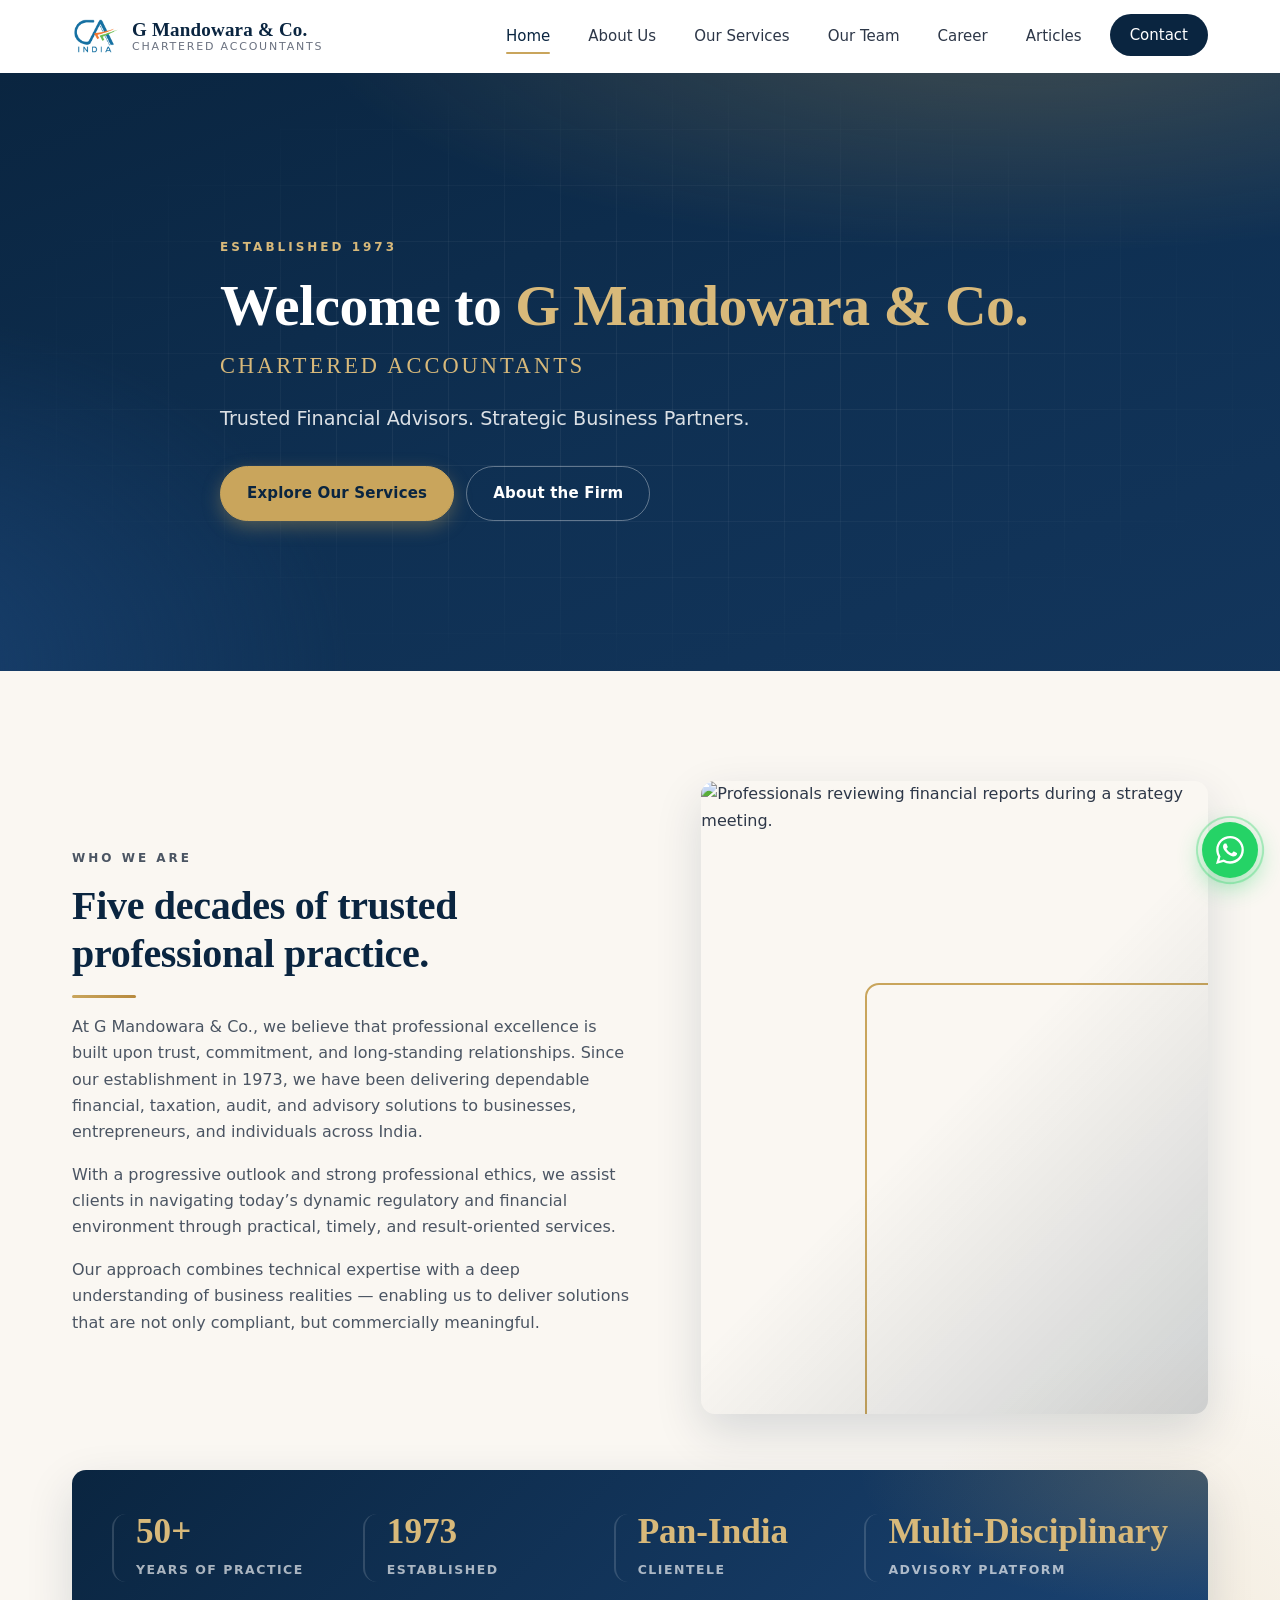
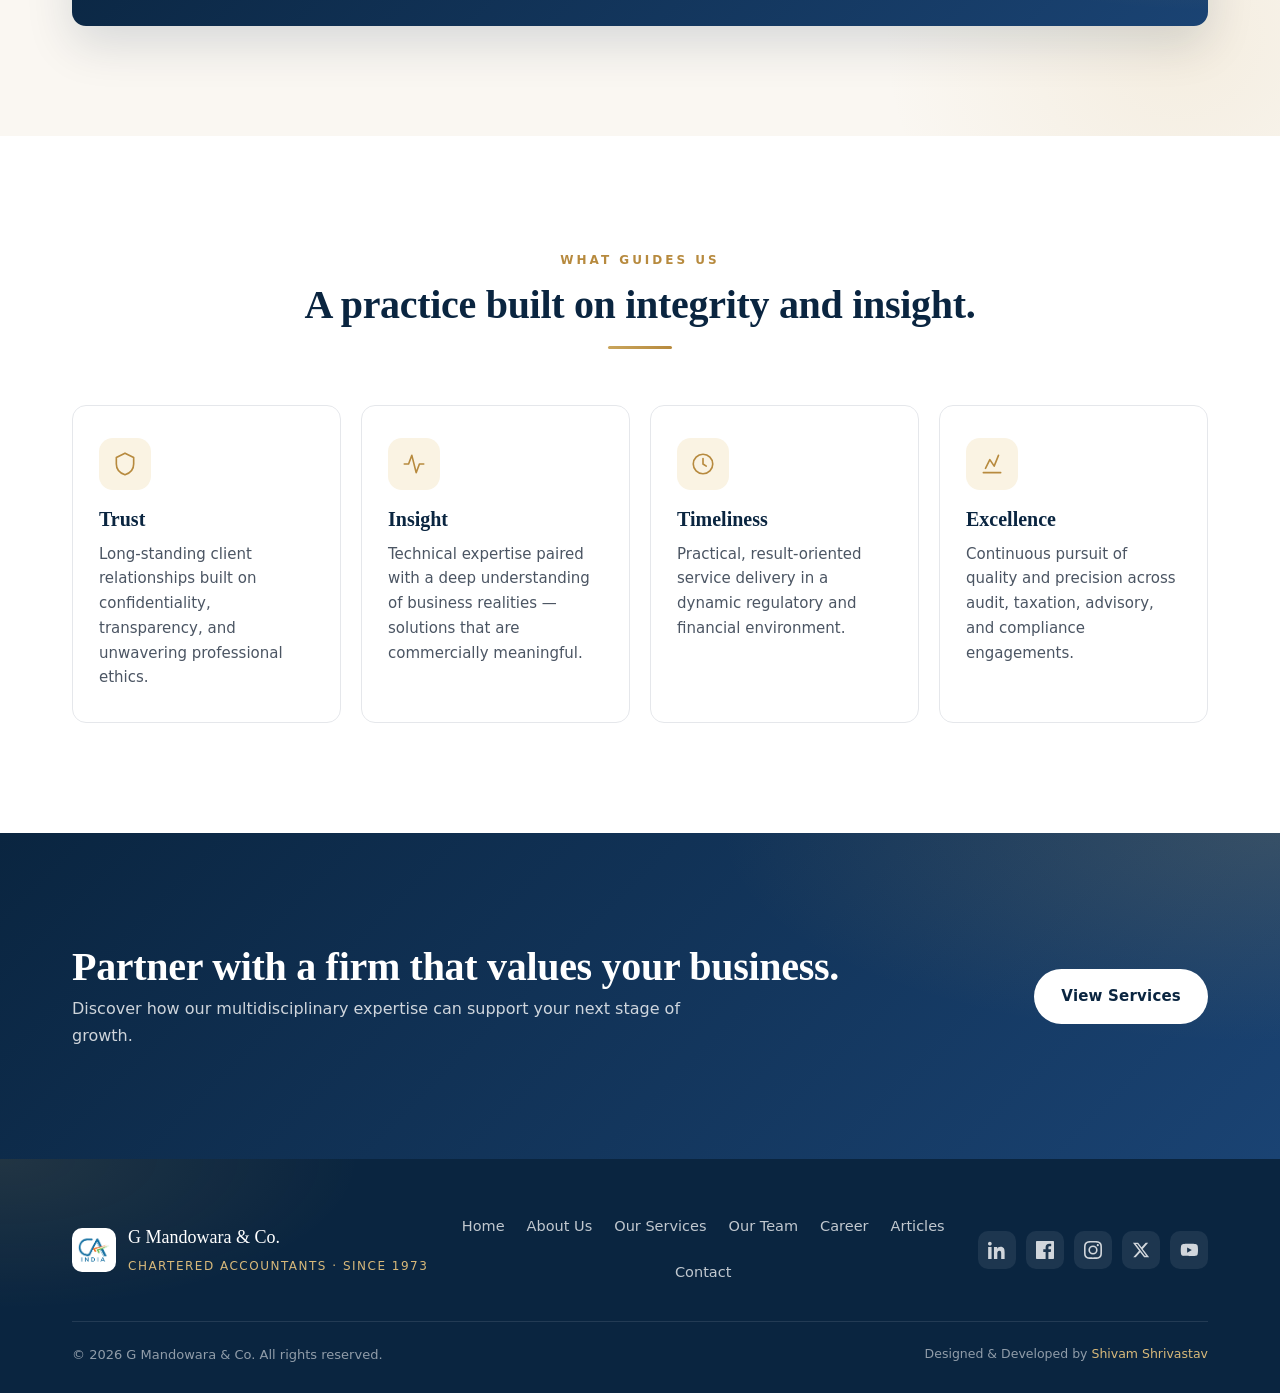
==== index.html @ 75dd155e "Premium visual rework of Part-2 pages + fixes - Team: featured founder card + balanced 2×2 partner g" ====
<!DOCTYPE html>
<html lang="en">
<head>
  <meta charset="UTF-8">
  <meta http-equiv="Content-Security-Policy" content="default-src 'self'; style-src 'self' 'unsafe-inline' https://fonts.googleapis.com https://cdn.jsdelivr.net; font-src 'self' https://fonts.gstatic.com; img-src 'self' data: https://images.unsplash.com https://plus.unsplash.com; script-src 'self' https://cdn.jsdelivr.net; object-src 'none'; base-uri 'self'; form-action 'self'">
  <meta name="viewport" content="width=device-width, initial-scale=1.0">
  <meta name="description" content="G Mandowara & Co. — Chartered Accountants since 1973. Trusted financial advisors providing audit, taxation, compliance and advisory services across India.">
  <meta name="theme-color" content="#0a2540">

  <meta property="og:type" content="website">
  <meta property="og:title" content="G Mandowara & Co. | Chartered Accountants — Since 1973">
  <meta property="og:description" content="Trusted Financial Advisors. Strategic Business Partners. Audit, taxation, compliance and advisory services across India.">
  <meta property="og:image" content="https://images.unsplash.com/photo-1486406146926-c627a92ad1ab?auto=format&fit=crop&w=1200&q=80">
  <meta name="twitter:card" content="summary_large_image">

  <title>G Mandowara &amp; Co. | Chartered Accountants — Since 1973</title>

  <link rel="icon" href="favicon.ico" sizes="any">
  <link rel="icon" type="image/png" sizes="32x32" href="assets/images/favicon-32.png">
  <link rel="icon" type="image/png" sizes="16x16" href="assets/images/favicon-16.png">
  <link rel="apple-touch-icon" href="assets/images/apple-touch-icon.png">
  <link rel="preconnect" href="https://fonts.googleapis.com">
  <link rel="preconnect" href="https://fonts.gstatic.com" crossorigin>
  <link rel="preconnect" href="https://images.unsplash.com" crossorigin>
  <link href="https://fonts.googleapis.com/css2?family=Cormorant+Garamond:wght@500;600;700&family=Inter:wght@300;400;500;600;700&display=swap" rel="stylesheet">
  <link rel="stylesheet" href="https://cdn.jsdelivr.net/npm/aos@2.3.4/dist/aos.css" integrity="sha384-/rJKQnzOkEo+daG0jMjU1IwwY9unxt1NBw3Ef2fmOJ3PW/TfAg2KXVoWwMZQZtw9" crossorigin="anonymous" referrerpolicy="no-referrer">
  <link rel="stylesheet" href="assets/css/styles.css">
</head>
<body>
  <a class="skip-link" href="#main">Skip to main content</a>

  <header class="site-header" id="siteHeader">
    <div class="container header-inner">
      <a href="index.html" class="brand" aria-label="G Mandowara &amp; Co. — Home">
        <img class="brand-logo" src="assets/images/ca-logo.png" alt="" width="48" height="48" decoding="async">
        <span class="brand-text">
          <span class="brand-name">G Mandowara &amp; Co.</span>
          <span class="brand-tag">Chartered Accountants</span>
        </span>
      </a>
      <button class="nav-toggle" id="navToggle" aria-label="Toggle navigation menu" aria-expanded="false" aria-controls="primaryNav">
        <span></span><span></span><span></span>
      </button>
      <nav class="primary-nav" id="primaryNav" aria-label="Primary">
        <ul>
          <li><a href="index.html" class="active" aria-current="page">Home</a></li>
          <li><a href="about.html">About Us</a></li>
          <li><a href="services.html">Our Services</a></li>
          <li><a href="team.html">Our Team</a></li>
          <li><a href="career.html">Career</a></li>
          <li><a href="articles.html">Articles</a></li>
          <li><a href="contact.html" class="nav-cta">Contact</a></li>
        </ul>
      </nav>
    </div>
  </header>

  <main id="main">

    <section class="hero">
      <div class="hero-bg" aria-hidden="true">
        <img src="https://images.unsplash.com/photo-1486406146926-c627a92ad1ab?auto=format&fit=crop&w=1920&q=80" alt="" loading="eager" decoding="async">
      </div>
      <div class="container hero-inner">
        <p class="eyebrow" data-aos="fade-up">Established 1973</p>
        <h1 data-aos="fade-up" data-aos-delay="80">Welcome to <span class="accent">G Mandowara &amp; Co.</span></h1>
        <p class="hero-sub" data-aos="fade-up" data-aos-delay="160">Chartered Accountants</p>
        <p class="hero-lead" data-aos="fade-up" data-aos-delay="240">Trusted Financial Advisors. Strategic Business Partners.</p>
        <div class="hero-cta" data-aos="fade-up" data-aos-delay="320">
          <a href="services.html" class="btn btn-primary">Explore Our Services</a>
          <a href="about.html" class="btn btn-ghost">About the Firm</a>
        </div>
      </div>
    </section>

    <section class="section intro">
      <div class="container">
        <div class="intro-grid">
          <div class="intro-text" data-aos="fade-right">
            <p class="eyebrow">Who we are</p>
            <h2 class="title-accent">Five decades of trusted professional practice.</h2>
            <p>At G Mandowara &amp; Co., we believe that professional excellence is built upon trust, commitment, and long-standing relationships. Since our establishment in 1973, we have been delivering dependable financial, taxation, audit, and advisory solutions to businesses, entrepreneurs, and individuals across India.</p>
            <p>With a progressive outlook and strong professional ethics, we assist clients in navigating today&rsquo;s dynamic regulatory and financial environment through practical, timely, and result-oriented services.</p>
            <p>Our approach combines technical expertise with a deep understanding of business realities &mdash; enabling us to deliver solutions that are not only compliant, but commercially meaningful.</p>
          </div>
          <div class="intro-media media-frame with-accent" data-aos="fade-left" data-aos-delay="120">
            <img src="https://images.unsplash.com/photo-1556761175-b413da4baf72?auto=format&fit=crop&w=1200&q=80" alt="Professionals reviewing financial reports during a strategy meeting." loading="lazy" decoding="async">
          </div>
        </div>

        <div class="stat-strip" data-aos="fade-up" data-aos-delay="120">
          <div class="stat">
            <span class="stat-num" data-count="50">50+</span>
            <span class="stat-label">Years of Practice</span>
          </div>
          <div class="stat">
            <span class="stat-num" data-count="1973">1973</span>
            <span class="stat-label">Established</span>
          </div>
          <div class="stat">
            <span class="stat-num">Pan&#8209;India</span>
            <span class="stat-label">Clientele</span>
          </div>
          <div class="stat">
            <span class="stat-num">Multi&#8209;Disciplinary</span>
            <span class="stat-label">Advisory Platform</span>
          </div>
        </div>
      </div>
    </section>

    <section class="section pillars">
      <div class="container">
        <header class="section-head">
          <p class="eyebrow" data-aos="fade-up">What guides us</p>
          <h2 class="title-accent" data-aos="fade-up" data-aos-delay="80">A practice built on integrity and insight.</h2>
        </header>
        <div class="pillars-grid">
          <article class="pillar" data-aos="fade-up">
            <div class="pillar-icon" aria-hidden="true">
              <svg viewBox="0 0 24 24" fill="none" stroke="currentColor" stroke-width="1.5"><path d="M12 2 4 6v6c0 5 3.5 8.5 8 10 4.5-1.5 8-5 8-10V6l-8-4Z" stroke-linejoin="round"/></svg>
            </div>
            <h3>Trust</h3>
            <p>Long-standing client relationships built on confidentiality, transparency, and unwavering professional ethics.</p>
          </article>
          <article class="pillar" data-aos="fade-up" data-aos-delay="100">
            <div class="pillar-icon" aria-hidden="true">
              <svg viewBox="0 0 24 24" fill="none" stroke="currentColor" stroke-width="1.5"><path d="M3 12h4l3-8 4 16 3-8h4" stroke-linecap="round" stroke-linejoin="round"/></svg>
            </div>
            <h3>Insight</h3>
            <p>Technical expertise paired with a deep understanding of business realities &mdash; solutions that are commercially meaningful.</p>
          </article>
          <article class="pillar" data-aos="fade-up" data-aos-delay="200">
            <div class="pillar-icon" aria-hidden="true">
              <svg viewBox="0 0 24 24" fill="none" stroke="currentColor" stroke-width="1.5"><circle cx="12" cy="12" r="9"/><path d="M12 7v5l3 2" stroke-linecap="round"/></svg>
            </div>
            <h3>Timeliness</h3>
            <p>Practical, result-oriented service delivery in a dynamic regulatory and financial environment.</p>
          </article>
          <article class="pillar" data-aos="fade-up" data-aos-delay="300">
            <div class="pillar-icon" aria-hidden="true">
              <svg viewBox="0 0 24 24" fill="none" stroke="currentColor" stroke-width="1.5"><path d="M4 20h16M6 16l4-8 4 6 4-10" stroke-linecap="round" stroke-linejoin="round"/></svg>
            </div>
            <h3>Excellence</h3>
            <p>Continuous pursuit of quality and precision across audit, taxation, advisory, and compliance engagements.</p>
          </article>
        </div>
      </div>
    </section>

    <section class="section cta-band">
      <div class="container cta-inner" data-aos="fade-up">
        <div>
          <h2>Partner with a firm that values your business.</h2>
          <p>Discover how our multidisciplinary expertise can support your next stage of growth.</p>
        </div>
        <a href="services.html" class="btn btn-light">View Services</a>
      </div>
    </section>

  </main>

  <footer class="site-footer">
    <div class="container footer-inner">
      <div class="footer-brand">
        <img class="brand-logo" src="assets/images/ca-logo.png" alt="" width="44" height="44" decoding="async">
        <div>
          <p class="footer-name">G Mandowara &amp; Co.</p>
          <p class="footer-tag">Chartered Accountants &middot; Since 1973</p>
        </div>
      </div>
      <nav class="footer-nav" aria-label="Footer">
        <a href="index.html">Home</a>
        <a href="about.html">About Us</a>
        <a href="services.html">Our Services</a>
        <a href="team.html">Our Team</a>
        <a href="career.html">Career</a>
        <a href="articles.html">Articles</a>
        <a href="contact.html">Contact</a>
      </nav>
      <div class="footer-socials" aria-label="Social media">
        <a href="#" rel="noopener noreferrer" aria-label="LinkedIn">
          <svg viewBox="0 0 24 24" fill="currentColor"><path d="M4.98 3.5C4.98 4.88 3.87 6 2.5 6S0 4.88 0 3.5 1.12 1 2.5 1s2.48 1.12 2.48 2.5zM.22 8h4.56V24H.22V8zm7.7 0h4.36v2.18h.06c.61-1.15 2.1-2.36 4.33-2.36 4.63 0 5.48 3.05 5.48 7.02V24h-4.56v-7.21c0-1.72-.03-3.94-2.4-3.94-2.4 0-2.77 1.88-2.77 3.81V24H7.92V8z"/></svg>
        </a>
        <a href="#" rel="noopener noreferrer" aria-label="Facebook">
          <svg viewBox="0 0 24 24" fill="currentColor"><path d="M22.68 0H1.32C.59 0 0 .58 0 1.31v21.38C0 23.42.59 24 1.32 24h11.49v-9.29H9.69v-3.62h3.12V8.41c0-3.1 1.89-4.79 4.66-4.79 1.32 0 2.46.1 2.79.14v3.24h-1.92c-1.5 0-1.8.71-1.8 1.76v2.31h3.59l-.47 3.62h-3.12V24h6.13c.73 0 1.32-.58 1.32-1.31V1.31C24 .58 23.41 0 22.68 0z"/></svg>
        </a>
        <a href="#" rel="noopener noreferrer" aria-label="Instagram">
          <svg viewBox="0 0 24 24" fill="currentColor"><path d="M12 2.16c3.2 0 3.58.01 4.85.07 1.17.05 1.8.25 2.23.41.56.22.96.48 1.38.9.42.42.68.82.9 1.38.16.42.36 1.06.41 2.23.06 1.27.07 1.65.07 4.85s-.01 3.58-.07 4.85c-.05 1.17-.25 1.8-.41 2.23-.22.56-.48.96-.9 1.38-.42.42-.82.68-1.38.9-.42.16-1.06.36-2.23.41-1.27.06-1.65.07-4.85.07s-3.58-.01-4.85-.07c-1.17-.05-1.8-.25-2.23-.41a3.72 3.72 0 0 1-1.38-.9 3.72 3.72 0 0 1-.9-1.38c-.16-.42-.36-1.06-.41-2.23C2.17 15.58 2.16 15.2 2.16 12s.01-3.58.07-4.85c.05-1.17.25-1.8.41-2.23.22-.56.48-.96.9-1.38.42-.42.82-.68 1.38-.9.42-.16 1.06-.36 2.23-.41C8.42 2.17 8.8 2.16 12 2.16M12 0C8.74 0 8.33.01 7.05.07 5.78.13 4.9.33 4.14.63a5.88 5.88 0 0 0-2.13 1.38A5.88 5.88 0 0 0 .63 4.14C.33 4.9.13 5.78.07 7.05.01 8.33 0 8.74 0 12s.01 3.67.07 4.95c.06 1.27.26 2.15.56 2.91.31.79.73 1.46 1.38 2.13a5.88 5.88 0 0 0 2.13 1.38c.76.3 1.64.5 2.91.56C8.33 23.99 8.74 24 12 24s3.67-.01 4.95-.07c1.27-.06 2.15-.26 2.91-.56a5.88 5.88 0 0 0 2.13-1.38 5.88 5.88 0 0 0 1.38-2.13c.3-.76.5-1.64.56-2.91.06-1.28.07-1.69.07-4.95s-.01-3.67-.07-4.95c-.06-1.27-.26-2.15-.56-2.91a5.88 5.88 0 0 0-1.38-2.13A5.88 5.88 0 0 0 19.86.63C19.1.33 18.22.13 16.95.07 15.67.01 15.26 0 12 0zm0 5.84a6.16 6.16 0 1 0 0 12.32 6.16 6.16 0 0 0 0-12.32zM12 16a4 4 0 1 1 0-8 4 4 0 0 1 0 8zm6.41-11.85a1.44 1.44 0 1 0 0 2.88 1.44 1.44 0 0 0 0-2.88z"/></svg>
        </a>
        <a href="#" rel="noopener noreferrer" aria-label="X (Twitter)">
          <svg viewBox="0 0 24 24" fill="currentColor"><path d="M18.244 2.25h3.308l-7.227 8.26 8.502 11.24H16.17l-5.214-6.817L4.99 21.75H1.68l7.73-8.835L1.254 2.25H8.08l4.713 6.231 5.45-6.231zm-1.161 17.52h1.833L7.084 4.126H5.117L17.083 19.77z"/></svg>
        </a>
        <a href="#" rel="noopener noreferrer" aria-label="YouTube">
          <svg viewBox="0 0 24 24" fill="currentColor"><path d="M23.5 6.2c-.3-1-1-1.8-2-2-1.8-.5-9-.5-9-.5s-7.2 0-9 .5c-1 .3-1.8 1-2 2C1 8 1 12 1 12s0 4 .5 5.8c.3 1 1 1.8 2 2 1.8.5 9 .5 9 .5s7.2 0 9-.5c1-.3 1.8-1 2-2 .5-1.8.5-5.8.5-5.8s0-4-.5-5.8zM9.5 15.5v-7L15.8 12 9.5 15.5z"/></svg>
        </a>
      </div>
      <div class="footer-bottom">
        <p class="footer-copy">&copy; <span id="year"></span> G Mandowara &amp; Co. All rights reserved.</p>
        <p class="footer-credit">Designed &amp; Developed by <a href="#" rel="noopener noreferrer">Shivam Shrivastav</a></p>
      </div>
    </div>
  </footer>

  <a class="wa-float" href="https://wa.me/91XXXXXXXXXX" rel="noopener noreferrer" aria-label="Chat on WhatsApp">
    <svg viewBox="0 0 24 24" fill="currentColor" aria-hidden="true"><path d="M20.52 3.48A11.94 11.94 0 0 0 12.04 0C5.5 0 .18 5.32.18 11.86c0 2.09.55 4.13 1.6 5.93L0 24l6.36-1.67a11.83 11.83 0 0 0 5.66 1.44h.01c6.54 0 11.86-5.32 11.86-11.86 0-3.17-1.23-6.15-3.37-8.43zm-8.48 18.24h-.01a9.84 9.84 0 0 1-5.01-1.37l-.36-.21-3.78.99 1.01-3.68-.23-.38a9.84 9.84 0 0 1-1.51-5.21c0-5.44 4.43-9.86 9.88-9.86 2.64 0 5.12 1.03 6.98 2.89a9.79 9.79 0 0 1 2.89 6.98c0 5.44-4.43 9.86-9.86 9.86zm5.41-7.39c-.3-.15-1.76-.87-2.03-.97-.27-.1-.47-.15-.66.15-.2.3-.76.97-.93 1.17-.17.2-.34.22-.64.07-.3-.15-1.26-.46-2.4-1.48-.89-.79-1.49-1.77-1.66-2.07-.17-.3-.02-.46.13-.61.13-.13.3-.34.45-.51.15-.17.2-.3.3-.5.1-.2.05-.37-.02-.52-.07-.15-.66-1.6-.91-2.19-.24-.57-.48-.5-.66-.5-.17 0-.37-.02-.57-.02-.2 0-.51.07-.79.37-.27.3-1.03 1-1.03 2.46s1.06 2.85 1.21 3.05c.15.2 2.08 3.17 5.04 4.45.7.3 1.25.48 1.68.62.7.22 1.34.19 1.85.12.56-.08 1.76-.72 2-1.41.25-.69.25-1.28.18-1.41-.07-.13-.27-.2-.57-.35z"/></svg>
  </a>

  <script src="https://cdn.jsdelivr.net/npm/aos@2.3.4/dist/aos.js" integrity="sha384-n1AULnKdMJlK1oQCLNDL9qZsDgXtH6jRYFCpBtWFc+a9Yve0KSoMn575rk755NJZ" crossorigin="anonymous" referrerpolicy="no-referrer"></script>
  <script src="assets/js/main.js"></script>
</body>
</html>
---- assets/css/styles.css ----
/* =========================================================
   G Mandowara & Co. — Stylesheet
   Mobile-first, responsive, accessibility-aware
   ========================================================= */

:root {
  --navy-900: #0a2540;
  --navy-800: #103358;
  --navy-700: #1a4373;
  --navy-50:  #eef3f9;
  --gold-600: #b78a3e;
  --gold-500: #c9a55c;
  --gold-400: #d8b97a;
  --gold-50:  #faf3e3;
  --cream:    #faf7f2;
  --paper:    #ffffff;
  --ink-900:  #0f172a;
  --ink-700:  #2d3748;
  --ink-500:  #4b5563;
  --ink-400:  #6b7280;
  --line:     #e5e7eb;
  --line-2:   #d1d5db;
  --whatsapp: #25d366;

  --container: 1200px;
  --radius: 14px;
  --radius-sm: 8px;
  --shadow-sm: 0 1px 2px rgba(10, 37, 64, .06);
  --shadow-md: 0 8px 24px rgba(10, 37, 64, .08);
  --shadow-lg: 0 18px 48px rgba(10, 37, 64, .14);

  --font-sans: 'Inter', system-ui, -apple-system, 'Segoe UI', Roboto, Arial, sans-serif;
  --font-serif: 'Cormorant Garamond', 'Playfair Display', Georgia, serif;

  --transition: 280ms cubic-bezier(.2, .7, .2, 1);
}

* { box-sizing: border-box; }

html { scroll-behavior: smooth; -webkit-text-size-adjust: 100%; }

body {
  margin: 0;
  font-family: var(--font-sans);
  font-size: 16px;
  line-height: 1.65;
  color: var(--ink-700);
  background: var(--paper);
  -webkit-font-smoothing: antialiased;
  -moz-osx-font-smoothing: grayscale;
}

img, svg { max-width: 100%; display: block; }

a { color: var(--navy-800); text-decoration: none; transition: color var(--transition); }
a:hover, a:focus-visible { color: var(--gold-600); }

a:focus-visible, button:focus-visible {
  outline: 2px solid var(--gold-500);
  outline-offset: 3px;
  border-radius: 4px;
}

.container {
  width: 100%;
  max-width: var(--container);
  margin: 0 auto;
  padding: 0 20px;
}

@media (min-width: 768px) {
  .container { padding: 0 32px; }
}

.skip-link {
  position: absolute;
  left: -9999px;
  top: 0;
  background: var(--navy-900);
  color: #fff;
  padding: 10px 16px;
  z-index: 1000;
}
.skip-link:focus { left: 12px; top: 12px; outline: 2px solid var(--gold-500); }

/* ---------- Header ---------- */
.site-header {
  position: sticky;
  top: 0;
  z-index: 100;
  background: #ffffff;
  border-bottom: 1px solid transparent;
  transition: border-color var(--transition), box-shadow var(--transition);
  will-change: box-shadow;
}
.site-header.is-scrolled {
  border-bottom-color: var(--line);
  box-shadow: var(--shadow-sm);
}

.header-inner {
  display: flex;
  align-items: center;
  justify-content: space-between;
  gap: 16px;
  min-height: 72px;
}

.brand {
  display: flex;
  align-items: center;
  gap: 12px;
  color: var(--navy-900);
}
.brand:hover, .brand:focus-visible { color: var(--navy-900); }

.brand-mark {
  display: inline-grid;
  place-items: center;
  width: 44px;
  height: 44px;
  border-radius: 10px;
  background: linear-gradient(135deg, var(--navy-900), var(--navy-700));
  color: var(--gold-400);
  font-family: var(--font-serif);
  font-weight: 700;
  font-size: 19px;
  letter-spacing: .5px;
  box-shadow: var(--shadow-sm);
}

/* Logo image in header */
.brand-logo {
  width: 48px;
  height: 48px;
  object-fit: contain;
  display: block;
  flex: none;
}

/* Logo on dark footer — sits on a white chip for contrast */
.footer-brand .brand-logo {
  width: 44px;
  height: 44px;
  background: #fff;
  border-radius: 10px;
  padding: 5px;
  box-shadow: var(--shadow-sm);
}

.brand-text { display: flex; flex-direction: column; line-height: 1.15; }
.brand-name {
  font-family: var(--font-serif);
  font-size: 19px;
  font-weight: 700;
  color: var(--navy-900);
  letter-spacing: .2px;
}
.brand-tag {
  font-size: 11px;
  letter-spacing: 1.8px;
  text-transform: uppercase;
  color: var(--ink-400);
  font-weight: 500;
}

/* ---------- Nav ---------- */
.primary-nav ul {
  list-style: none;
  display: flex;
  gap: 6px;
  margin: 0;
  padding: 0;
}
.primary-nav a {
  position: relative;
  display: inline-block;
  padding: 10px 16px;
  font-size: 15px;
  font-weight: 500;
  color: var(--ink-700);
  border-radius: 8px;
}
.primary-nav a:hover { color: var(--navy-900); background: var(--navy-50); }
.primary-nav a.active { color: var(--navy-900); }
.primary-nav a.active::after {
  content: '';
  position: absolute;
  left: 16px; right: 16px; bottom: 4px;
  height: 2px;
  background: var(--gold-500);
  border-radius: 2px;
}

/* Nav CTA pill (Contact) */
.primary-nav a.nav-cta {
  background: var(--navy-900);
  color: #fff;
  padding: 9px 20px;
  border-radius: 999px;
  margin-left: 6px;
}
.primary-nav a.nav-cta:hover { background: var(--gold-600); color: var(--navy-900); }
.primary-nav a.nav-cta.active { color: #fff; }
.primary-nav a.nav-cta.active::after { display: none; }

.nav-toggle {
  display: none;
  width: 44px;
  height: 44px;
  border: 1px solid var(--line);
  background: #fff;
  border-radius: 10px;
  cursor: pointer;
  padding: 0;
}
.nav-toggle span {
  display: block;
  width: 20px;
  height: 2px;
  background: var(--navy-900);
  margin: 4px auto;
  transition: transform var(--transition), opacity var(--transition);
  border-radius: 2px;
}
.nav-toggle[aria-expanded="true"] span:nth-child(1) { transform: translateY(6px) rotate(45deg); }
.nav-toggle[aria-expanded="true"] span:nth-child(2) { opacity: 0; }
.nav-toggle[aria-expanded="true"] span:nth-child(3) { transform: translateY(-6px) rotate(-45deg); }

@media (max-width: 1024px) {
  .brand-tag { display: none; }
  .nav-toggle { display: block; }
  .primary-nav {
    position: absolute;
    top: 100%; left: 0; right: 0;
    background: #fff;
    border-bottom: 1px solid var(--line);
    box-shadow: var(--shadow-md);
    transform: translateY(-10px);
    opacity: 0;
    pointer-events: none;
    transition: transform var(--transition), opacity var(--transition);
  }
  .primary-nav.open {
    transform: translateY(0);
    opacity: 1;
    pointer-events: auto;
  }
  .primary-nav ul {
    flex-direction: column;
    padding: 12px 16px 18px;
    gap: 2px;
  }
  .primary-nav a { padding: 14px 14px; font-size: 16px; }
  .primary-nav a.active::after { left: 14px; right: auto; width: 22px; bottom: 8px; }
  .primary-nav a.nav-cta { margin: 6px 14px 0; text-align: center; }
}
@media (min-width: 1025px) and (max-width: 1180px) {
  .primary-nav a { padding: 10px 11px; font-size: 14px; }
}

/* ---------- Buttons ---------- */
.btn {
  display: inline-flex;
  align-items: center;
  justify-content: center;
  gap: 8px;
  padding: 14px 26px;
  font-family: var(--font-sans);
  font-size: 15px;
  font-weight: 600;
  letter-spacing: .2px;
  border-radius: 999px;
  border: 1.5px solid transparent;
  cursor: pointer;
  text-decoration: none;
  transition: transform var(--transition), background var(--transition), color var(--transition), border-color var(--transition), box-shadow var(--transition);
  white-space: nowrap;
}
.btn:hover { transform: translateY(-1px); }

.btn-primary {
  background: var(--gold-500);
  color: var(--navy-900);
  border-color: var(--gold-500);
  box-shadow: 0 6px 18px rgba(201, 165, 92, .35);
}
.btn-primary:hover { background: var(--gold-600); border-color: var(--gold-600); color: var(--navy-900); }

.btn-ghost {
  background: transparent;
  color: #fff;
  border-color: rgba(255, 255, 255, .35);
}
.btn-ghost:hover { background: rgba(255, 255, 255, .1); color: #fff; border-color: #fff; }

.btn-light {
  background: #fff;
  color: var(--navy-900);
}
.btn-light:hover { background: var(--gold-50); color: var(--navy-900); }

/* ---------- Eyebrow & headings ---------- */
.eyebrow {
  display: inline-block;
  font-size: 12px;
  letter-spacing: 3px;
  text-transform: uppercase;
  font-weight: 600;
  color: var(--gold-600);
  margin: 0 0 14px;
}

h1, h2, h3, h4 {
  font-family: var(--font-serif);
  color: var(--navy-900);
  font-weight: 600;
  line-height: 1.18;
  margin: 0 0 16px;
}

h1 { font-size: clamp(2.1rem, 5vw, 3.6rem); letter-spacing: -.5px; }
h2 { font-size: clamp(1.7rem, 3.4vw, 2.5rem); letter-spacing: -.3px; }
h3 { font-size: 1.25rem; }
.accent { color: var(--gold-600); }

p { margin: 0 0 16px; }

/* ---------- Hero (Home) ---------- */
.hero {
  position: relative;
  overflow: hidden;
  color: #fff;
  isolation: isolate;
}
.hero-bg {
  position: absolute;
  inset: 0;
  z-index: -1;
  overflow: hidden;
  background: var(--navy-900);
}
.hero-bg img {
  position: absolute;
  inset: 0;
  width: 100%; height: 100%;
  object-fit: cover;
  opacity: .35;
  filter: saturate(.85) brightness(.75);
  transform: scale(1.04);
}
.hero-bg::before {
  content: '';
  position: absolute; inset: 0;
  background:
    radial-gradient(1200px 400px at 80% -10%, rgba(201, 165, 92, .28), transparent 60%),
    radial-gradient(800px 600px at -10% 100%, rgba(26, 67, 115, .85), transparent 60%),
    linear-gradient(160deg, rgba(10,37,64,.85) 0%, rgba(16,51,88,.78) 55%, rgba(26,67,115,.55) 100%);
}
.hero-bg::after {
  content: '';
  position: absolute; inset: 0;
  background-image:
    linear-gradient(rgba(255,255,255,.05) 1px, transparent 1px),
    linear-gradient(90deg, rgba(255,255,255,.05) 1px, transparent 1px);
  background-size: 56px 56px;
  mask-image: radial-gradient(ellipse at center, black 30%, transparent 75%);
  -webkit-mask-image: radial-gradient(ellipse at center, black 30%, transparent 75%);
}

.page-hero { position: relative; isolation: isolate; overflow: hidden; }
.page-hero-bg {
  position: absolute;
  inset: 0;
  z-index: -1;
  overflow: hidden;
  background: var(--navy-900);
}
.page-hero-bg img {
  position: absolute;
  inset: 0;
  width: 100%; height: 100%;
  object-fit: cover;
  opacity: .28;
  filter: saturate(.85) brightness(.7);
}
.page-hero-bg::before {
  content: '';
  position: absolute; inset: 0;
  background:
    radial-gradient(900px 400px at 100% 0%, rgba(201, 165, 92, .22), transparent 60%),
    linear-gradient(150deg, rgba(10,37,64,.88) 0%, rgba(16,51,88,.86) 100%);
}

/* Decorative image-frame used in intro/about */
.media-frame {
  position: relative;
  border-radius: var(--radius);
  overflow: hidden;
  box-shadow: var(--shadow-lg);
  isolation: isolate;
}
.media-frame img {
  width: 100%;
  height: 100%;
  object-fit: cover;
  display: block;
  transition: transform 1200ms cubic-bezier(.2,.7,.2,1);
}
.media-frame:hover img { transform: scale(1.04); }
.media-frame::after {
  content: '';
  position: absolute;
  inset: 0;
  background: linear-gradient(135deg, transparent 50%, rgba(10,37,64,.18) 100%);
  pointer-events: none;
}
.media-frame.with-accent::before {
  content: '';
  position: absolute;
  inset: auto -16px -16px auto;
  width: 70%;
  height: 70%;
  border: 2px solid var(--gold-500);
  border-radius: var(--radius);
  z-index: -1;
}

.hero-inner {
  position: relative;
  padding: clamp(72px, 14vw, 160px) 20px clamp(80px, 14vw, 150px);
  max-width: 880px;
}
.hero .eyebrow { color: var(--gold-400); }
.hero h1 { color: #fff; }
.hero h1 .accent { color: var(--gold-400); }
.hero-sub {
  font-family: var(--font-serif);
  font-size: clamp(1.1rem, 2vw, 1.4rem);
  color: var(--gold-400);
  letter-spacing: 3px;
  text-transform: uppercase;
  margin: -8px 0 18px;
  font-weight: 500;
}
.hero-lead {
  font-size: clamp(1rem, 1.6vw, 1.2rem);
  color: rgba(255, 255, 255, .85);
  max-width: 640px;
  margin-bottom: 32px;
}
.hero-cta { display: flex; flex-wrap: wrap; gap: 12px; }

/* ---------- Sections ---------- */
.section { padding: clamp(64px, 9vw, 110px) 0; }

.section-head { text-align: center; max-width: 780px; margin: 0 auto 56px; }
.section-head .eyebrow { margin-bottom: 10px; }
.section-lead {
  color: var(--ink-500);
  font-size: 1.05rem;
  margin-top: 8px;
}

/* ---------- Intro grid (Home) ---------- */
.intro {
  background: var(--cream);
  position: relative;
  overflow: hidden;
}
.intro::before {
  content: '';
  position: absolute;
  inset: auto -200px -200px auto;
  width: 600px; height: 600px;
  background: radial-gradient(circle, rgba(201, 165, 92, .12), transparent 70%);
  pointer-events: none;
}
.intro-grid {
  display: grid;
  grid-template-columns: 1fr;
  gap: 48px;
  align-items: center;
  position: relative;
}
@media (min-width: 900px) {
  .intro-grid { grid-template-columns: 1.1fr 1fr; gap: 72px; }
}
.intro-text p { color: var(--ink-500); }
.intro-media {
  position: relative;
  aspect-ratio: 4 / 5;
  min-height: 380px;
}
@media (max-width: 899px) {
  .intro-media { aspect-ratio: 5 / 4; min-height: 280px; }
}

/* ---------- Stat strip ---------- */
.stat-strip {
  background: linear-gradient(135deg, var(--navy-900), var(--navy-700));
  color: #fff;
  border-radius: var(--radius);
  padding: 32px 28px;
  display: grid;
  grid-template-columns: 1fr;
  gap: 24px;
  position: relative;
  overflow: hidden;
  box-shadow: var(--shadow-lg);
  margin-top: 56px;
}
.stat-strip::before {
  content: '';
  position: absolute;
  inset: 0;
  background:
    radial-gradient(500px 200px at 100% 0%, rgba(201, 165, 92, .25), transparent 70%);
}
@media (min-width: 640px)  { .stat-strip { grid-template-columns: repeat(2, 1fr); padding: 38px 32px; } }
@media (min-width: 1024px) { .stat-strip { grid-template-columns: repeat(4, 1fr); padding: 44px 40px; } }
.stat-strip .stat {
  background: transparent;
  border: none;
  padding: 0;
  text-align: left;
  border-left: 2px solid rgba(255, 255, 255, .15);
  padding-left: 22px;
  position: relative;
}
@media (max-width: 639px) {
  .stat-strip .stat { border-left: none; border-top: 2px solid rgba(255,255,255,.12); padding-left: 0; padding-top: 18px; }
  .stat-strip .stat:first-child { border-top: none; padding-top: 0; }
}
.stat-strip .stat:hover { transform: none; box-shadow: none; }
.stat-strip .stat-num { color: var(--gold-400); }
.stat-strip .stat-label { color: rgba(255, 255, 255, .65); }

.intro-stats {
  display: grid;
  grid-template-columns: 1fr 1fr;
  gap: 14px;
}
.stat {
  background: #fff;
  border: 1px solid var(--line);
  border-radius: var(--radius);
  padding: 24px 20px;
  text-align: left;
  transition: transform var(--transition), box-shadow var(--transition), border-color var(--transition);
}
.stat:hover {
  transform: translateY(-3px);
  box-shadow: var(--shadow-md);
  border-color: transparent;
}
.stat-num {
  display: block;
  font-family: var(--font-serif);
  font-size: clamp(1.6rem, 3vw, 2.2rem);
  font-weight: 700;
  color: var(--navy-900);
  line-height: 1;
  margin-bottom: 6px;
}
.stat-label {
  font-size: 12.5px;
  letter-spacing: 1.5px;
  text-transform: uppercase;
  color: var(--ink-400);
  font-weight: 600;
}

/* ---------- Pillars (Home) ---------- */
.pillars-grid {
  display: grid;
  grid-template-columns: 1fr;
  gap: 20px;
}
@media (min-width: 640px)  { .pillars-grid { grid-template-columns: 1fr 1fr; } }
@media (min-width: 1024px) { .pillars-grid { grid-template-columns: repeat(4, 1fr); } }

.pillar {
  background: #fff;
  border: 1px solid var(--line);
  border-radius: var(--radius);
  padding: 32px 26px;
  transition: transform var(--transition), box-shadow var(--transition), border-color var(--transition);
}
.pillar:hover {
  transform: translateY(-4px);
  box-shadow: var(--shadow-lg);
  border-color: transparent;
}
.pillar-icon {
  width: 52px;
  height: 52px;
  border-radius: 14px;
  background: var(--gold-50);
  color: var(--gold-600);
  display: grid;
  place-items: center;
  margin-bottom: 18px;
}
.pillar-icon svg { width: 26px; height: 26px; }
.pillar h3 { margin-bottom: 10px; }
.pillar p { color: var(--ink-500); margin: 0; font-size: 15px; }

/* ---------- CTA Band ---------- */
.cta-band {
  background:
    radial-gradient(800px 300px at 100% 0%, rgba(201, 165, 92, .18), transparent 70%),
    linear-gradient(135deg, var(--navy-900), var(--navy-700));
  color: #fff;
}
.cta-inner {
  display: flex;
  flex-direction: column;
  gap: 24px;
  align-items: flex-start;
  justify-content: space-between;
}
@media (min-width: 780px) {
  .cta-inner { flex-direction: row; align-items: center; gap: 40px; }
}
.cta-band h2 { color: #fff; margin: 0 0 6px; }
.cta-band p { color: rgba(255, 255, 255, .8); margin: 0; max-width: 620px; }

/* ---------- Page hero (About / Services) ---------- */
.page-hero {
  position: relative;
  color: #fff;
  background:
    radial-gradient(900px 400px at 100% 0%, rgba(201, 165, 92, .18), transparent 60%),
    linear-gradient(150deg, var(--navy-900) 0%, var(--navy-800) 100%);
  padding: clamp(80px, 12vw, 140px) 0 clamp(60px, 8vw, 90px);
}
.page-hero h1 { color: #fff; }
.page-hero h1 .accent { color: var(--gold-400); }
.page-hero .eyebrow { color: var(--gold-400); }
.page-hero-lead {
  font-size: clamp(1rem, 1.5vw, 1.15rem);
  color: rgba(255, 255, 255, .85);
  max-width: 720px;
}

/* ---------- Prose ---------- */
.prose {
  max-width: 820px;
  margin: 0 auto;
  font-size: 1.02rem;
  color: var(--ink-500);
}
.prose p { margin-bottom: 18px; }
.prose strong { color: var(--navy-900); font-weight: 600; }

/* ---------- Vision/Mission cards (About) ---------- */
.vm-section { background: var(--cream); }
.vm-grid {
  display: grid;
  grid-template-columns: 1fr;
  gap: 20px;
}
@media (min-width: 900px) { .vm-grid { grid-template-columns: 1fr 1.2fr; } }
.vm-card {
  background: #fff;
  border-radius: var(--radius);
  padding: 36px 30px;
  border: 1px solid var(--line);
  position: relative;
  overflow: hidden;
}
.vm-card::before {
  content: '';
  position: absolute;
  top: 0; left: 0;
  width: 6px; height: 100%;
  background: linear-gradient(180deg, var(--gold-500), var(--gold-600));
}
.vm-card.mission::before { background: linear-gradient(180deg, var(--navy-700), var(--navy-900)); }
.vm-tag {
  display: inline-block;
  font-size: 11px;
  letter-spacing: 2.5px;
  text-transform: uppercase;
  font-weight: 700;
  color: var(--gold-600);
  margin-bottom: 12px;
}
.vm-card.mission .vm-tag { color: var(--navy-800); }
.vm-card h2 { font-size: 1.6rem; margin-bottom: 14px; }
.vm-card p { color: var(--ink-500); margin: 0; }
.mission-list {
  list-style: none;
  padding: 0;
  margin: 0;
  display: grid;
  gap: 10px;
}
.mission-list li {
  position: relative;
  padding-left: 26px;
  color: var(--ink-500);
}
.mission-list li::before {
  content: '';
  position: absolute;
  left: 0; top: 10px;
  width: 14px; height: 2px;
  background: var(--gold-500);
}

/* ---------- Values grid (About) ---------- */
/* Flex-wrap centred so the 5-card remainder row (3+2) is balanced */
.values-grid {
  display: flex;
  flex-wrap: wrap;
  justify-content: center;
  gap: 20px;
}
.values-grid > .value-card {
  flex: 1 1 280px;
  max-width: 360px;
}
@media (max-width: 639px) { .values-grid > .value-card { max-width: 100%; } }

.value-card {
  background: #fff;
  border: 1px solid var(--line);
  border-radius: var(--radius);
  padding: 34px 28px;
  position: relative;
  transition: transform var(--transition), box-shadow var(--transition), border-color var(--transition);
}
.value-card:hover {
  transform: translateY(-4px);
  box-shadow: var(--shadow-lg);
  border-color: transparent;
}
.value-num {
  font-family: var(--font-serif);
  font-size: 2.4rem;
  font-weight: 700;
  color: var(--gold-500);
  line-height: 1;
  margin-bottom: 16px;
  opacity: .9;
}
.value-card h3 { margin-bottom: 8px; }
.value-card p { color: var(--ink-500); margin: 0; }

/* ---------- Services grid ---------- */
/* Flex-wrap centred so a remainder row (10 cards = 3+3+3+1) stays balanced */
.services-grid {
  display: flex;
  flex-wrap: wrap;
  justify-content: center;
  gap: 24px;
}
.services-grid > .service-card {
  flex: 1 1 300px;
  max-width: 364px;
}
@media (max-width: 767px) { .services-grid > .service-card { max-width: 100%; } }

.service-card {
  background: #fff;
  border: 1px solid var(--line);
  border-radius: var(--radius);
  padding: 32px 28px;
  transition: transform var(--transition), box-shadow var(--transition), border-color var(--transition);
  position: relative;
  overflow: hidden;
}
.service-card::after {
  content: '';
  position: absolute;
  inset: auto -40% -40% auto;
  width: 220px; height: 220px;
  background: radial-gradient(circle, var(--gold-50), transparent 70%);
  opacity: 0;
  transition: opacity var(--transition);
  pointer-events: none;
}
.service-card:hover {
  transform: translateY(-4px);
  box-shadow: var(--shadow-lg);
  border-color: transparent;
}
.service-card:hover::after { opacity: 1; }

.service-icon {
  width: 56px;
  height: 56px;
  border-radius: 14px;
  background: linear-gradient(135deg, var(--navy-900), var(--navy-700));
  color: var(--gold-400);
  display: grid;
  place-items: center;
  margin-bottom: 20px;
  box-shadow: var(--shadow-sm);
}
.service-icon svg { width: 28px; height: 28px; }
.service-card h2 {
  font-size: 1.3rem;
  margin-bottom: 12px;
  position: relative;
  z-index: 1;
}
.service-card p {
  color: var(--ink-500);
  font-size: 14.8px;
  line-height: 1.7;
  margin: 0;
  position: relative;
  z-index: 1;
}

/* ---------- Trust section (Services) ---------- */
.trust-section { background: var(--cream); }
.trust-grid {
  display: grid;
  grid-template-columns: 1fr;
  gap: 20px;
}
@media (min-width: 640px)  { .trust-grid { grid-template-columns: 1fr 1fr; } }
@media (min-width: 1024px) { .trust-grid { grid-template-columns: repeat(3, 1fr); } }

.trust-card {
  background: #fff;
  border-left: 4px solid var(--gold-500);
  border-radius: var(--radius-sm);
  padding: 26px 24px;
  transition: transform var(--transition), box-shadow var(--transition);
}
.trust-card:hover { transform: translateY(-3px); box-shadow: var(--shadow-md); }
.trust-card h3 { margin-bottom: 8px; color: var(--navy-900); }
.trust-card p { color: var(--ink-500); margin: 0; font-size: 15px; }
.trust-card.trust-wide { grid-column: 1 / -1; text-align: center; border-left: none; border-top: 4px solid var(--gold-500); }

/* ---------- Footer ---------- */
.site-footer {
  background: var(--navy-900);
  color: rgba(255, 255, 255, .7);
  padding: 56px 0 28px;
  margin-top: 0;
  background:
    radial-gradient(600px 250px at 0% 0%, rgba(201, 165, 92, .12), transparent 60%),
    var(--navy-900);
}
.footer-inner {
  display: grid;
  grid-template-columns: 1fr;
  gap: 28px;
  align-items: center;
  justify-items: center;
  text-align: center;
}
@media (min-width: 768px) {
  .footer-inner {
    grid-template-columns: auto 1fr auto;
    text-align: left;
    justify-items: stretch;
  }
}
.footer-brand {
  display: flex;
  align-items: center;
  gap: 12px;
}
.footer-brand .brand-mark {
  background: linear-gradient(135deg, var(--gold-500), var(--gold-600));
  color: var(--navy-900);
}
.footer-name {
  font-family: var(--font-serif);
  font-size: 18px;
  color: #fff;
  margin: 0;
}
.footer-tag {
  font-size: 12px;
  letter-spacing: 1.5px;
  text-transform: uppercase;
  color: var(--gold-400);
  margin: 4px 0 0;
}
.footer-nav {
  display: flex;
  gap: 22px;
  flex-wrap: wrap;
  justify-content: center;
}
.footer-nav a {
  color: rgba(255, 255, 255, .75);
  font-weight: 500;
  font-size: 14.5px;
}
.footer-nav a:hover { color: var(--gold-400); }

.footer-socials {
  display: flex;
  gap: 10px;
  justify-content: center;
}
.footer-socials a {
  width: 38px; height: 38px;
  display: grid;
  place-items: center;
  border-radius: 10px;
  background: rgba(255, 255, 255, .08);
  color: rgba(255, 255, 255, .8);
  transition: background var(--transition), color var(--transition), transform var(--transition);
}
.footer-socials a:hover { background: var(--gold-500); color: var(--navy-900); transform: translateY(-2px); }
.footer-socials svg { width: 18px; height: 18px; }

.footer-bottom {
  grid-column: 1 / -1;
  border-top: 1px solid rgba(255, 255, 255, .1);
  padding-top: 22px;
  margin-top: 8px;
  display: flex;
  flex-direction: column;
  gap: 8px;
  align-items: center;
  justify-content: space-between;
  text-align: center;
}
@media (min-width: 768px) { .footer-bottom { flex-direction: row; text-align: left; } }

.footer-copy {
  font-size: 13px;
  color: rgba(255, 255, 255, .55);
  margin: 0;
}
.footer-credit {
  font-size: 12.5px;
  color: rgba(255, 255, 255, .55);
  margin: 0;
}
.footer-credit a { color: var(--gold-400); font-weight: 500; }
.footer-credit a:hover { color: #fff; }

/* ---------- About: leadership/prose image ---------- */
.about-grid {
  display: grid;
  grid-template-columns: 1fr;
  gap: 56px;
  align-items: center;
}
@media (min-width: 900px) {
  .about-grid { grid-template-columns: 1fr 1.1fr; gap: 72px; }
}
.about-grid .media-frame { aspect-ratio: 4 / 5; min-height: 420px; }

/* ---------- Animated underline accent ---------- */
.title-accent::after {
  content: '';
  display: block;
  width: 64px; height: 3px;
  background: linear-gradient(90deg, var(--gold-500), var(--gold-600));
  margin-top: 18px;
  border-radius: 2px;
}
.section-head .title-accent::after { margin-left: auto; margin-right: auto; }

/* Card relative positioning (kept lightweight — heavy mask-composite glow removed) */
.pillar, .value-card, .service-card, .trust-card { position: relative; }

/* ---------- Partners / Team ---------- */
.team-intro { text-align: center; max-width: 720px; margin: 0 auto 56px; }
.team-grid {
  display: grid;
  grid-template-columns: 1fr;
  gap: 24px;
}
/* Four partners → balanced 2×2 (no orphan card) */
@media (min-width: 640px) {
  .team-grid {
    grid-template-columns: 1fr 1fr;
    max-width: 940px;
    margin-inline: auto;
  }
}

.partner-card {
  background: #fff;
  border: 1px solid var(--line);
  border-radius: var(--radius);
  padding: 32px 28px;
  text-align: center;
  transition: transform var(--transition), box-shadow var(--transition), border-color var(--transition);
}
.partner-card:hover {
  transform: translateY(-5px);
  box-shadow: var(--shadow-lg);
  border-color: transparent;
}
.partner-avatar {
  width: 92px; height: 92px;
  margin: 0 auto 20px;
  border-radius: 50%;
  display: grid;
  place-items: center;
  font-family: var(--font-serif);
  font-size: 30px;
  font-weight: 700;
  color: #fff;
  background: linear-gradient(135deg, var(--navy-900), var(--navy-700));
  box-shadow: 0 8px 20px rgba(10, 37, 64, .25);
  position: relative;
}
.partner-avatar::after {
  content: '';
  position: absolute;
  inset: -4px;
  border-radius: 50%;
  border: 2px solid var(--gold-500);
  opacity: .5;
}
.partner-card.founder .partner-avatar {
  background: linear-gradient(135deg, var(--gold-600), var(--gold-500));
  color: var(--navy-900);
}
.partner-name { font-family: var(--font-serif); font-size: 1.35rem; color: var(--navy-900); margin: 0 0 4px; }
.partner-role {
  display: inline-block;
  font-size: 11px;
  letter-spacing: 2px;
  text-transform: uppercase;
  font-weight: 700;
  color: var(--gold-600);
  margin-bottom: 16px;
}
.partner-card.founder .partner-role { color: var(--navy-800); }
.partner-bio { color: var(--ink-500); font-size: 14.5px; line-height: 1.7; margin: 0; text-align: left; }

/* ---------- Forms (shared) ---------- */
.form-card {
  background: #fff;
  border: 1px solid var(--line);
  border-radius: var(--radius);
  padding: clamp(24px, 4vw, 40px);
  box-shadow: var(--shadow-md);
}
.field { margin-bottom: 20px; }
.field label {
  display: block;
  font-size: 14px;
  font-weight: 600;
  color: var(--navy-900);
  margin-bottom: 8px;
}
.field .req { color: #c0392b; }
.form-input,
.form-textarea,
.form-select {
  width: 100%;
  font-family: var(--font-sans);
  font-size: 15px;
  color: var(--ink-900);
  background: var(--cream);
  border: 1.5px solid var(--line-2);
  border-radius: var(--radius-sm);
  padding: 13px 15px;
  transition: border-color var(--transition), box-shadow var(--transition), background var(--transition);
}
.form-textarea { min-height: 130px; resize: vertical; }
.form-input:focus,
.form-textarea:focus,
.form-select:focus {
  outline: none;
  border-color: var(--gold-500);
  background: #fff;
  box-shadow: 0 0 0 3px rgba(201, 165, 92, .18);
}
.form-input:invalid:not(:placeholder-shown) {
  border-color: #d98b8b;
}
.field-row {
  display: grid;
  grid-template-columns: 1fr;
  gap: 0 20px;
}
@media (min-width: 620px) { .field-row { grid-template-columns: 1fr 1fr; } }

/* Honeypot — visually hidden, off-screen, not display:none (bots skip display:none) */
.hp-field {
  position: absolute !important;
  left: -9999px !important;
  top: -9999px !important;
  width: 1px; height: 1px;
  overflow: hidden;
}

.captcha-row {
  display: flex;
  align-items: flex-end;
  gap: 14px;
  flex-wrap: wrap;
}
.captcha-q {
  font-weight: 600;
  color: var(--navy-900);
  background: var(--navy-50);
  border-radius: var(--radius-sm);
  padding: 11px 16px;
  white-space: nowrap;
  align-self: flex-end;
}
.captcha-row .field { flex: 1; min-width: 120px; margin-bottom: 0; }

.form-actions { margin-top: 26px; display: flex; align-items: center; gap: 16px; flex-wrap: wrap; }
.btn[disabled], .btn[aria-busy="true"] { opacity: .6; cursor: not-allowed; pointer-events: none; }

.form-note { font-size: 13px; color: var(--ink-400); margin-top: 14px; }

.form-message {
  border-radius: var(--radius-sm);
  padding: 14px 16px;
  font-size: 14.5px;
  margin-bottom: 22px;
  display: none;
}
.form-message.show { display: block; }
.form-message.success { background: #e8f6ee; color: #1e7a45; border: 1px solid #b8e3c8; }
.form-message.error   { background: #fdecea; color: #b03124; border: 1px solid #f3c4bd; }

/* ---------- Contact layout ---------- */
.contact-grid {
  display: grid;
  grid-template-columns: 1fr;
  gap: 40px;
  align-items: start;
}
@media (min-width: 940px) { .contact-grid { grid-template-columns: 1fr 1.2fr; gap: 56px; } }

.contact-info-list { list-style: none; padding: 0; margin: 0 0 28px; display: grid; gap: 20px; }
.contact-info-item { display: flex; gap: 16px; align-items: flex-start; }
.contact-info-icon {
  flex: none;
  width: 46px; height: 46px;
  border-radius: 12px;
  background: var(--gold-50);
  color: var(--gold-600);
  display: grid; place-items: center;
}
.contact-info-icon svg { width: 22px; height: 22px; }
.contact-info-item h3 { font-family: var(--font-sans); font-size: 13px; letter-spacing: 1.5px; text-transform: uppercase; color: var(--ink-400); margin: 0 0 4px; }
.contact-info-item p, .contact-info-item a { margin: 0; color: var(--ink-700); font-size: 15.5px; word-break: break-word; }
.contact-info-item a:hover { color: var(--gold-600); }
.placeholder-pill {
  display: inline-block;
  font-size: 12px;
  background: var(--navy-50);
  color: var(--ink-400);
  border: 1px dashed var(--line-2);
  border-radius: 6px;
  padding: 2px 8px;
}

.map-frame {
  border-radius: var(--radius);
  overflow: hidden;
  border: 1px solid var(--line);
  background: var(--cream);
  aspect-ratio: 16 / 9;
  display: grid;
  place-items: center;
  text-align: center;
  color: var(--ink-400);
  padding: 24px;
  margin-top: 8px;
}
.map-frame svg { width: 40px; height: 40px; margin-bottom: 10px; opacity: .5; }

/* ---------- Career / CV upload ---------- */
.career-grid {
  display: grid;
  grid-template-columns: 1fr;
  gap: 40px;
  align-items: start;
}
@media (min-width: 940px) { .career-grid { grid-template-columns: 1fr 1.1fr; gap: 56px; } }

.dropzone {
  border: 2px dashed var(--line-2);
  border-radius: var(--radius);
  background: var(--cream);
  padding: 40px 24px;
  text-align: center;
  cursor: pointer;
  transition: border-color var(--transition), background var(--transition);
}
.dropzone:hover, .dropzone.dragover {
  border-color: var(--gold-500);
  background: var(--gold-50);
}
.dropzone svg { width: 46px; height: 46px; color: var(--gold-600); margin-bottom: 14px; }
.dropzone p { margin: 0 0 6px; color: var(--ink-700); font-weight: 600; }
.dropzone .dz-hint { font-size: 13px; color: var(--ink-400); font-weight: 400; }
.dropzone input[type="file"] { display: none; }
.dz-filename {
  margin-top: 16px;
  font-size: 14px;
  color: var(--navy-900);
  font-weight: 600;
  word-break: break-all;
}

.career-perks { list-style: none; padding: 0; margin: 24px 0 0; display: grid; gap: 14px; }
.career-perks li { position: relative; padding-left: 28px; color: var(--ink-500); }
.career-perks li::before {
  content: '';
  position: absolute; left: 0; top: 9px;
  width: 16px; height: 2px;
  background: var(--gold-500);
}

/* ---------- Articles / coming soon ---------- */
.coming-soon {
  text-align: center;
  max-width: 640px;
  margin: 0 auto;
  padding: 40px 0;
}
.coming-soon-badge {
  display: inline-block;
  font-size: 12px;
  letter-spacing: 2px;
  text-transform: uppercase;
  font-weight: 700;
  color: var(--gold-600);
  background: var(--gold-50);
  border-radius: 999px;
  padding: 8px 18px;
  margin-bottom: 24px;
}
.articles-preview-grid {
  display: grid;
  grid-template-columns: 1fr;
  gap: 20px;
  margin-top: 48px;
}
@media (min-width: 720px) { .articles-preview-grid { grid-template-columns: repeat(3, 1fr); } }
.article-skeleton {
  background: #fff;
  border: 1px solid var(--line);
  border-radius: var(--radius);
  padding: 24px;
  text-align: left;
}
.article-skeleton .sk-tag { font-size: 11px; letter-spacing: 1.5px; text-transform: uppercase; color: var(--gold-600); font-weight: 700; }
.article-skeleton h3 { font-size: 1.1rem; margin: 12px 0 8px; }
.article-skeleton p { color: var(--ink-400); font-size: 14px; margin: 0; }

/* ---------- WhatsApp floating button ---------- */
.wa-float {
  position: fixed;
  bottom: 22px;
  right: 22px;
  width: 56px;
  height: 56px;
  border-radius: 50%;
  background: var(--whatsapp);
  color: #fff;
  display: grid;
  place-items: center;
  box-shadow: 0 8px 24px rgba(37, 211, 102, .45);
  z-index: 90;
  transition: transform var(--transition), box-shadow var(--transition);
}
.wa-float:hover {
  transform: translateY(-3px) scale(1.05);
  box-shadow: 0 12px 30px rgba(37, 211, 102, .55);
  color: #fff;
}
.wa-float svg { width: 28px; height: 28px; }
.wa-float::before {
  content: '';
  position: absolute;
  inset: -6px;
  border-radius: 50%;
  border: 2px solid rgba(37, 211, 102, .35);
  animation: wa-pulse 2.4s ease-out infinite;
  pointer-events: none;
  will-change: transform, opacity;
}
@keyframes wa-pulse {
  0%   { transform: scale(.9);  opacity: .8; }
  100% { transform: scale(1.4); opacity: 0; }
}

/* ---------- Scroll reveal ---------- */
.reveal {
  opacity: 0;
  transform: translateY(18px);
  transition: opacity 800ms cubic-bezier(.2,.7,.2,1), transform 800ms cubic-bezier(.2,.7,.2,1);
  will-change: opacity, transform;
}
.reveal.is-visible {
  opacity: 1;
  transform: translateY(0);
}

@media (prefers-reduced-motion: reduce) {
  *, *::before, *::after {
    transition-duration: 1ms !important;
    animation-duration: 1ms !important;
    animation-iteration-count: 1 !important;
    scroll-behavior: auto !important;
  }
  .reveal { opacity: 1; transform: none; }
}

/* =========================================================
   PART-2 PREMIUM COMPONENTS
   ========================================================= */

/* Soft tinted section with decorative gradient orbs */
.section-tint { position: relative; background: var(--cream); overflow: hidden; contain: paint; }
.section-tint::before,
.section-tint::after {
  content: '';
  position: absolute;
  border-radius: 50%;
  pointer-events: none;
  z-index: 0;
}
.section-tint::before {
  width: 480px; height: 480px;
  top: -160px; right: -160px;
  background: radial-gradient(circle, rgba(201,165,92,.14), transparent 70%);
}
.section-tint::after {
  width: 520px; height: 520px;
  bottom: -200px; left: -200px;
  background: radial-gradient(circle, rgba(26,67,115,.10), transparent 70%);
}
.section-tint .container { position: relative; z-index: 1; }

/* Big elegant pull-quote */
.lead-quote {
  max-width: 860px;
  margin: 0 auto;
  text-align: center;
  font-family: var(--font-serif);
  font-size: clamp(1.4rem, 2.6vw, 2.1rem);
  line-height: 1.4;
  color: var(--navy-900);
  position: relative;
  padding-top: 28px;
}
/* Decorative divider above the quote (replaces the stray quotation glyph) */
.lead-quote::before {
  content: '';
  position: absolute;
  top: 0; left: 50%;
  transform: translateX(-50%);
  width: 56px; height: 3px;
  border-radius: 2px;
  background: linear-gradient(90deg, var(--gold-500), var(--gold-600));
}

/* ---------- Featured founder card (Team) ---------- */
.founder-feature {
  display: grid;
  grid-template-columns: 1fr;
  gap: 0;
  border-radius: var(--radius);
  overflow: hidden;
  background: linear-gradient(135deg, var(--navy-900), var(--navy-700));
  color: #fff;
  box-shadow: var(--shadow-lg);
  position: relative;
  isolation: isolate;
  contain: paint;
  margin-bottom: 40px;
}
@media (min-width: 860px) { .founder-feature { grid-template-columns: 360px 1fr; } }
.founder-feature::after {
  content: '';
  position: absolute; inset: 0; z-index: -1;
  background: radial-gradient(600px 280px at 100% 0%, rgba(201,165,92,.22), transparent 70%);
}
.founder-media {
  position: relative;
  display: grid;
  place-items: center;
  padding: 48px 32px;
  background:
    radial-gradient(420px 220px at 50% 0%, rgba(255,255,255,.06), transparent 70%);
}
.founder-medallion {
  width: 168px; height: 168px;
  border-radius: 50%;
  display: grid; place-items: center;
  font-family: var(--font-serif);
  font-size: 56px; font-weight: 700;
  color: var(--navy-900);
  background: linear-gradient(135deg, var(--gold-400), var(--gold-600));
  position: relative;
  box-shadow: 0 16px 40px rgba(0,0,0,.35);
}
.founder-medallion::after {
  content: '';
  position: absolute; inset: -10px;
  border-radius: 50%;
  border: 2px solid rgba(201,165,92,.5);
}
.founder-body { padding: clamp(32px, 4vw, 52px); }
.founder-body .partner-role { color: var(--gold-400); }
.founder-body h2 { color: #fff; font-size: clamp(1.6rem, 3vw, 2.2rem); margin-bottom: 6px; }
.founder-body p { color: rgba(255,255,255,.82); margin: 0; }
.founder-sign {
  margin-top: 22px;
  font-family: var(--font-serif);
  font-style: italic;
  font-size: 1.3rem;
  color: var(--gold-400);
}

/* ---------- Elevated partner cards ---------- */
.partner-card {
  border-top: 3px solid transparent;
  overflow: hidden;
}
.partner-card::before {
  content: '';
  position: absolute; top: 0; left: 0; right: 0;
  height: 3px;
  background: linear-gradient(90deg, var(--gold-500), var(--gold-600));
  transform: scaleX(0);
  transform-origin: left;
  transition: transform var(--transition);
}
.partner-card:hover::before { transform: scaleX(1); }
.partner-avatar {
  transition: transform var(--transition);
}
.partner-card:hover .partner-avatar { transform: scale(1.06) rotate(-2deg); }
.partner-social {
  display: flex; justify-content: center; gap: 10px;
  margin-top: 18px;
}
.partner-social a {
  width: 34px; height: 34px;
  display: grid; place-items: center;
  border-radius: 9px;
  background: var(--navy-50);
  color: var(--navy-800);
  transition: background var(--transition), color var(--transition), transform var(--transition);
}
.partner-social a:hover { background: var(--gold-500); color: var(--navy-900); transform: translateY(-2px); }
.partner-social svg { width: 16px; height: 16px; }

/* ---------- Icon cards (perks / methods) ---------- */
.icon-cards {
  display: grid;
  grid-template-columns: 1fr;
  gap: 20px;
}
@media (min-width: 560px)  { .icon-cards { grid-template-columns: 1fr 1fr; } }
@media (min-width: 1024px) { .icon-cards.cols-4 { grid-template-columns: repeat(4, 1fr); } }
.icon-card {
  background: #fff;
  border: 1px solid var(--line);
  border-radius: var(--radius);
  padding: 28px 24px;
  transition: transform var(--transition), box-shadow var(--transition), border-color var(--transition);
}
.icon-card:hover { transform: translateY(-4px); box-shadow: var(--shadow-lg); border-color: transparent; }
.icon-card .ic {
  width: 52px; height: 52px;
  border-radius: 14px;
  display: grid; place-items: center;
  background: linear-gradient(135deg, var(--navy-900), var(--navy-700));
  color: var(--gold-400);
  margin-bottom: 18px;
}
.icon-card .ic svg { width: 26px; height: 26px; }
.icon-card h3 { margin-bottom: 8px; font-size: 1.15rem; }
.icon-card p { color: var(--ink-500); margin: 0; font-size: 14.5px; }

/* ---------- Quick-contact cards ---------- */
.quick-contact {
  display: grid;
  grid-template-columns: 1fr;
  gap: 18px;
  margin-bottom: 8px;
}
@media (min-width: 560px)  { .quick-contact { grid-template-columns: 1fr 1fr; } }
@media (min-width: 1024px) { .quick-contact { grid-template-columns: repeat(4, 1fr); } }
.qc-card {
  background: #fff;
  border: 1px solid var(--line);
  border-radius: var(--radius);
  padding: 26px 22px;
  text-align: center;
  transition: transform var(--transition), box-shadow var(--transition), border-color var(--transition);
}
.qc-card:hover { transform: translateY(-4px); box-shadow: var(--shadow-lg); border-color: transparent; }
.qc-icon {
  width: 54px; height: 54px;
  margin: 0 auto 14px;
  border-radius: 50%;
  display: grid; place-items: center;
  background: var(--gold-50);
  color: var(--gold-600);
}
.qc-icon svg { width: 24px; height: 24px; }
.qc-card h3 { font-family: var(--font-sans); font-size: 12px; letter-spacing: 1.5px; text-transform: uppercase; color: var(--ink-400); margin: 0 0 6px; }
.qc-card p, .qc-card a { margin: 0; color: var(--ink-700); font-size: 15px; word-break: break-word; }
.qc-card a:hover { color: var(--gold-600); }

/* ---------- Styled location / map card ---------- */
.location-card {
  border-radius: var(--radius);
  overflow: hidden;
  border: 1px solid var(--line);
  box-shadow: var(--shadow-md);
  background: #fff;
}
.location-map {
  position: relative;
  aspect-ratio: 16 / 10;
  background:
    linear-gradient(135deg, rgba(26,67,115,.92), rgba(10,37,64,.92));
  overflow: hidden;
  display: grid;
  place-items: center;
}
.location-map::before {
  content: '';
  position: absolute; inset: 0;
  background-image:
    linear-gradient(rgba(255,255,255,.07) 1px, transparent 1px),
    linear-gradient(90deg, rgba(255,255,255,.07) 1px, transparent 1px);
  background-size: 38px 38px;
  mask-image: radial-gradient(circle at center, #000 35%, transparent 75%);
  -webkit-mask-image: radial-gradient(circle at center, #000 35%, transparent 75%);
}
.location-map::after {
  content: '';
  position: absolute;
  width: 120px; height: 120px;
  border-radius: 50%;
  background: radial-gradient(circle, rgba(201,165,92,.25), transparent 70%);
  animation: pinPulse 2.6s ease-out infinite;
  will-change: transform, opacity;
}
.location-card { contain: paint; }
@keyframes pinPulse { 0%{transform:scale(.7);opacity:.8} 100%{transform:scale(1.8);opacity:0} }
.location-pin {
  position: relative;
  z-index: 1;
  color: var(--gold-400);
  text-align: center;
}
.location-pin svg { width: 46px; height: 46px; }
.location-pin span { display: block; margin-top: 8px; font-size: 13px; letter-spacing: 1px; color: rgba(255,255,255,.8); }
.location-meta { padding: 22px 24px; }
.location-meta h3 { font-size: 1.1rem; margin-bottom: 6px; }
.location-meta p { color: var(--ink-500); margin: 0; font-size: 14.5px; }

/* ---------- Articles: featured + category cards ---------- */
.article-feature {
  display: grid;
  grid-template-columns: 1fr;
  border-radius: var(--radius);
  overflow: hidden;
  background: #fff;
  border: 1px solid var(--line);
  box-shadow: var(--shadow-md);
  margin-bottom: 48px;
}
@media (min-width: 860px) { .article-feature { grid-template-columns: 1.05fr 1fr; } }
.article-feature-media {
  position: relative;
  min-height: 280px;
  overflow: hidden;
}
.article-feature-media img { width: 100%; height: 100%; object-fit: cover; display: block; }
.article-feature-media::after {
  content: '';
  position: absolute; inset: 0;
  background: linear-gradient(120deg, transparent 40%, rgba(10,37,64,.35));
}
.article-feature-body { padding: clamp(30px, 4vw, 52px); align-self: center; }
.article-feature-body h2 { font-size: clamp(1.5rem, 2.6vw, 2.1rem); }
.article-feature-body p { color: var(--ink-500); }

.category-grid {
  display: grid;
  grid-template-columns: 1fr;
  gap: 24px;
}
@media (min-width: 720px) { .category-grid { grid-template-columns: repeat(3, 1fr); } }
.category-card {
  border-radius: var(--radius);
  overflow: hidden;
  border: 1px solid var(--line);
  background: #fff;
  transition: transform var(--transition), box-shadow var(--transition), border-color var(--transition);
}
.category-card:hover { transform: translateY(-5px); box-shadow: var(--shadow-lg); border-color: transparent; }
.category-media {
  position: relative;
  aspect-ratio: 16 / 10;
  overflow: hidden;
}
.category-media img { width: 100%; height: 100%; object-fit: cover; display: block; transition: transform 900ms cubic-bezier(.2,.7,.2,1); }
.category-card:hover .category-media img { transform: scale(1.06); }
.category-media::after {
  content: '';
  position: absolute; inset: 0;
  background: linear-gradient(to top, rgba(10,37,64,.55), transparent 60%);
}
.category-tag {
  position: absolute; top: 14px; left: 14px;
  z-index: 1;
  font-size: 11px; letter-spacing: 1.5px; text-transform: uppercase; font-weight: 700;
  color: var(--navy-900);
  background: var(--gold-400);
  border-radius: 999px;
  padding: 6px 14px;
}
.category-body { padding: 22px 22px 26px; }
.category-body h3 { font-size: 1.2rem; margin-bottom: 8px; }
.category-body p { color: var(--ink-500); font-size: 14.5px; margin: 0; }

/* ---------- Refined dropzone (career) ---------- */
.dropzone {
  background:
    radial-gradient(circle at 50% 0%, var(--gold-50), var(--cream) 70%);
}
.dropzone .dz-ic {
  width: 64px; height: 64px;
  margin: 0 auto 16px;
  border-radius: 50%;
  display: grid; place-items: center;
  background: #fff;
  box-shadow: var(--shadow-sm);
  color: var(--gold-600);
}
.dropzone .dz-ic svg { width: 30px; height: 30px; margin: 0; }

/* Section heading helper for premium pages */
.head-center { text-align: center; max-width: 760px; margin: 0 auto 52px; }

/* ---------- Print ---------- */
@media print {
  .site-header, .site-footer, .wa-float, .hero-cta, .cta-band { display: none !important; }
  body { color: #000; background: #fff; }
}
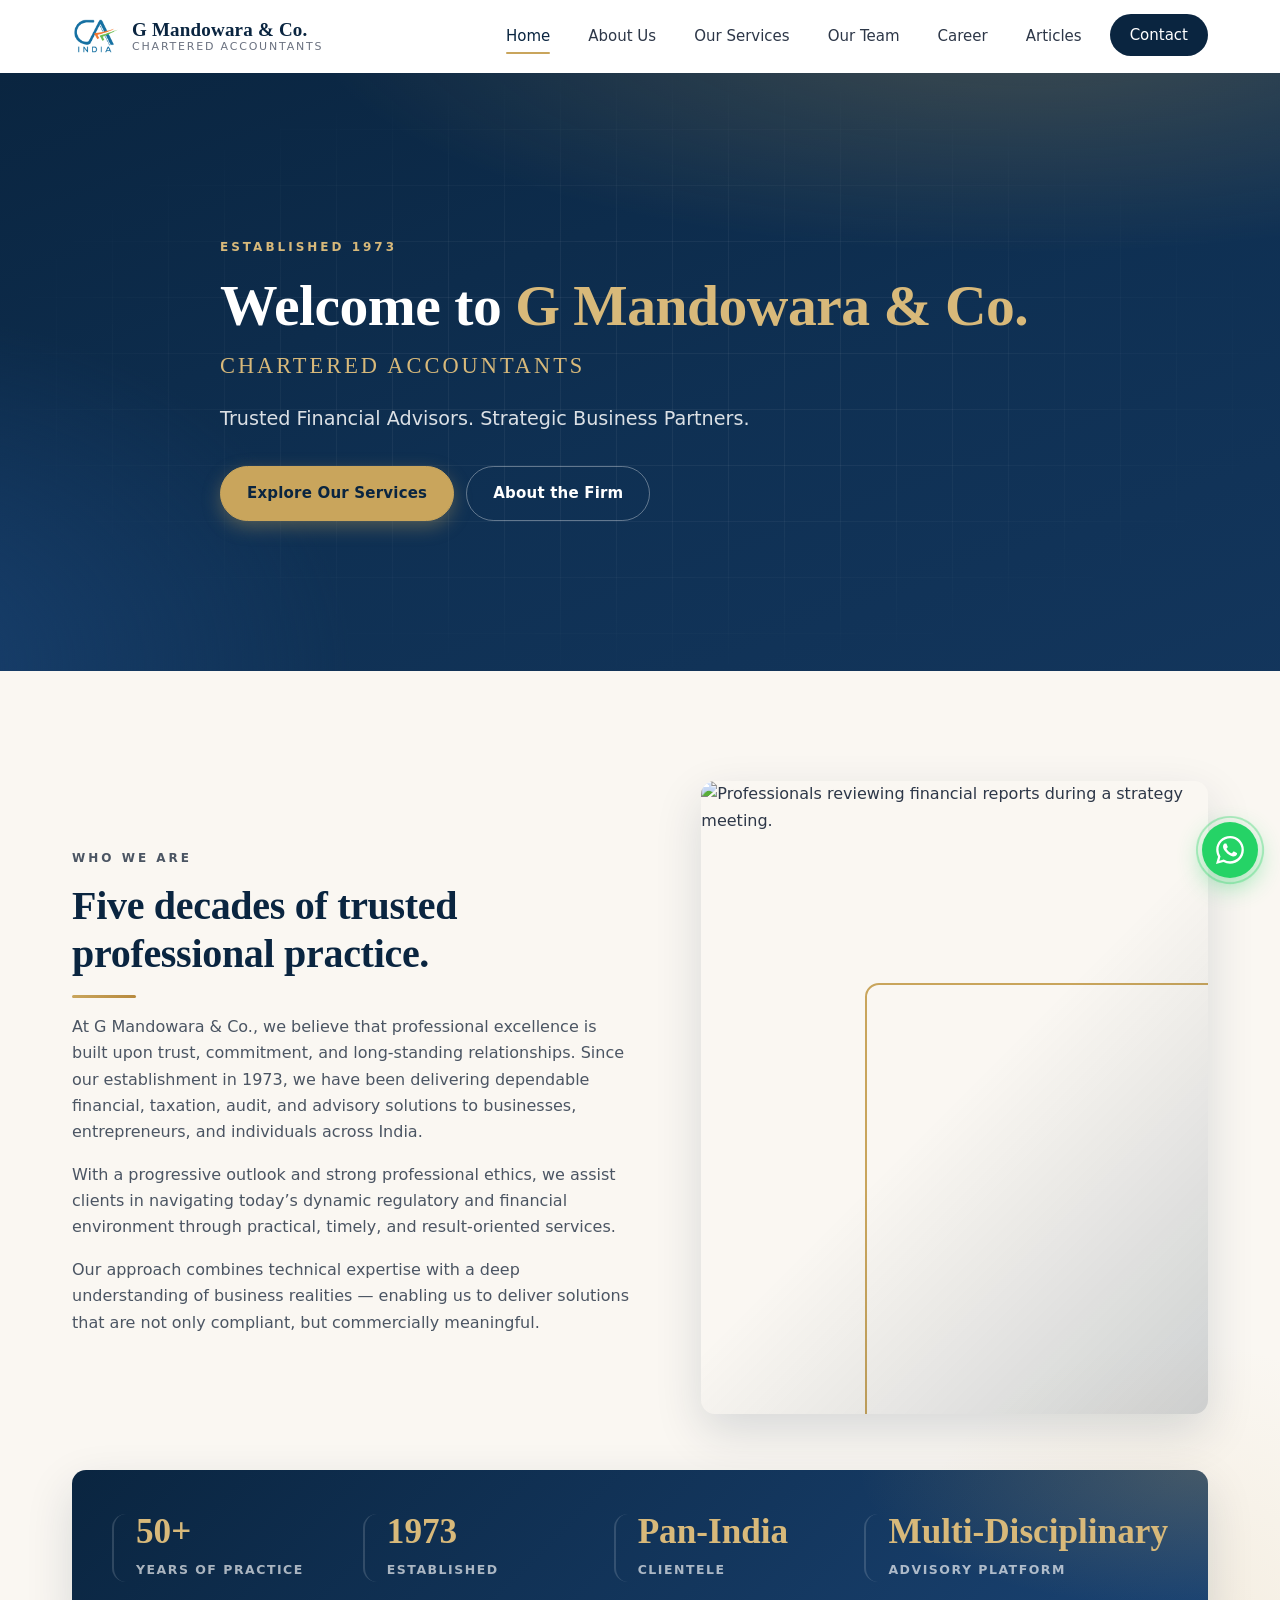
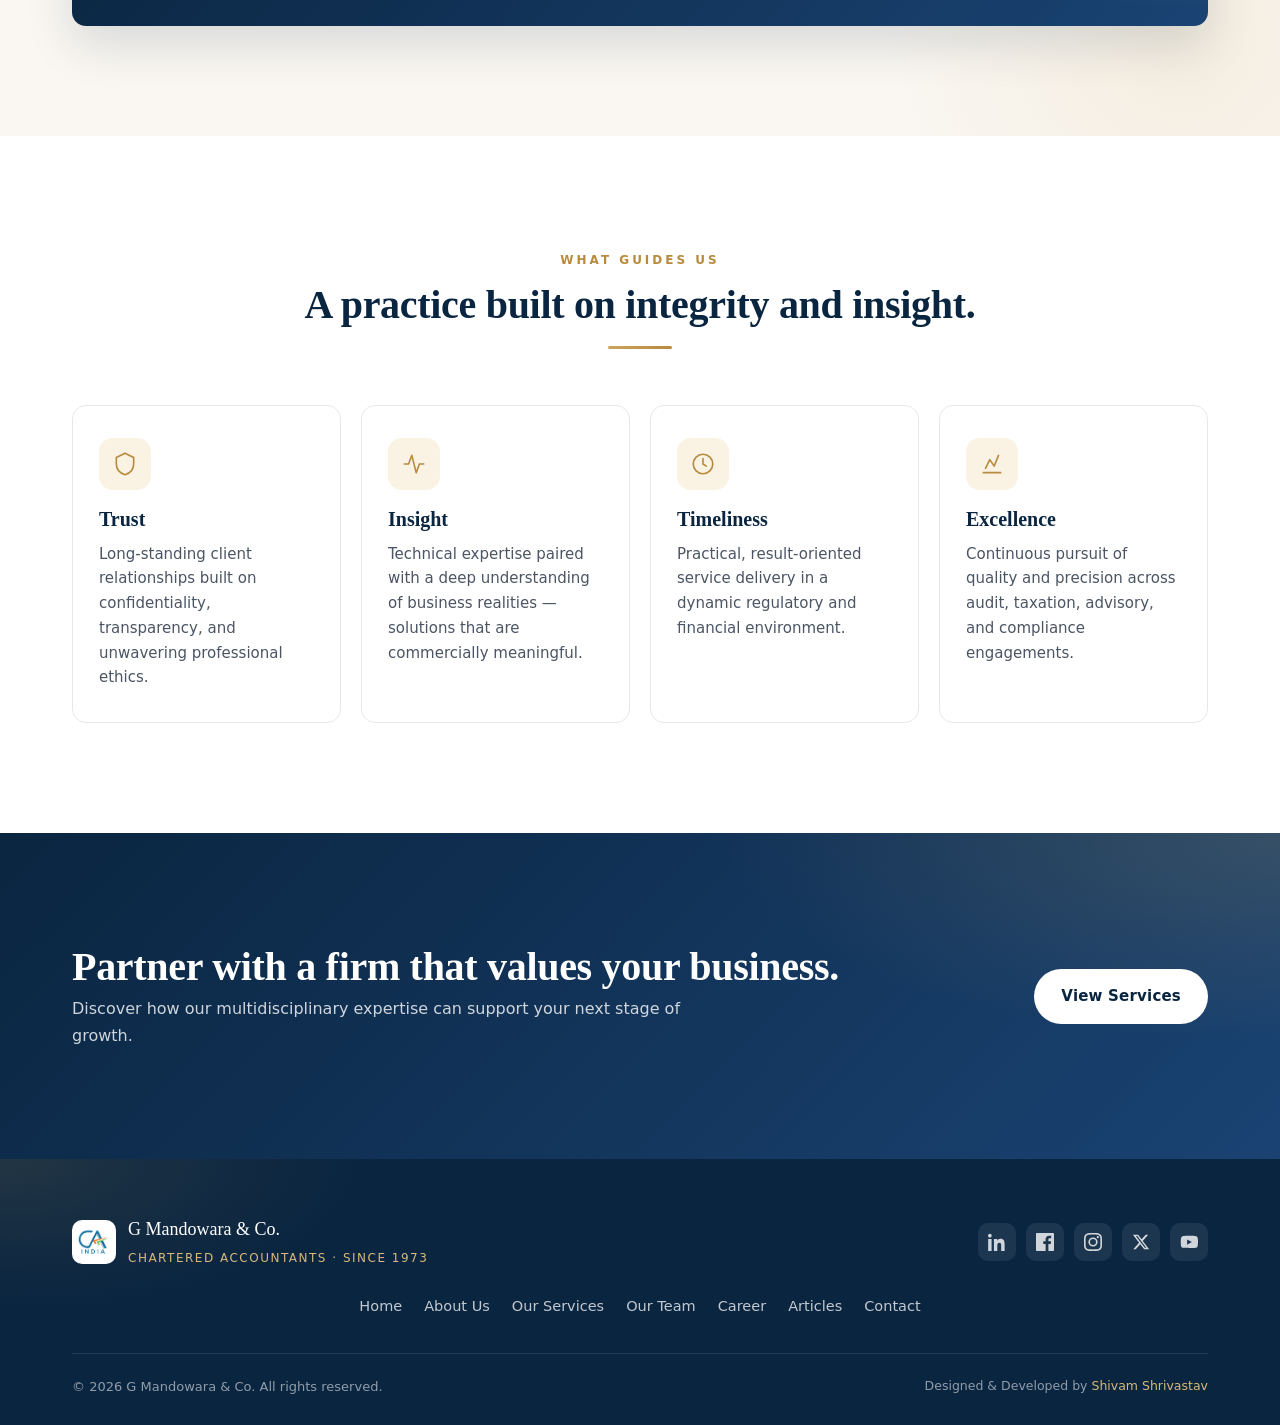
==== commit 600746db: "Fix footer alignment: nav links on own centered full-width row 7 links no longer wrap awkwardly (Con" ====
--- a/index.html
+++ b/index.html
@@ -24,7 +24,7 @@
   <link rel="preconnect" href="https://images.unsplash.com" crossorigin>
   <link href="https://fonts.googleapis.com/css2?family=Cormorant+Garamond:wght@500;600;700&family=Inter:wght@300;400;500;600;700&display=swap" rel="stylesheet">
   <link rel="stylesheet" href="https://cdn.jsdelivr.net/npm/aos@2.3.4/dist/aos.css" integrity="sha384-/rJKQnzOkEo+daG0jMjU1IwwY9unxt1NBw3Ef2fmOJ3PW/TfAg2KXVoWwMZQZtw9" crossorigin="anonymous" referrerpolicy="no-referrer">
-  <link rel="stylesheet" href="assets/css/styles.css">
+  <link rel="stylesheet" href="assets/css/styles.css?v=3">
 </head>
 <body>
   <a class="skip-link" href="#main">Skip to main content</a>
--- a/assets/css/styles.css
+++ b/assets/css/styles.css
@@ -858,10 +858,21 @@
 }
 @media (min-width: 768px) {
   .footer-inner {
-    grid-template-columns: auto 1fr auto;
+    grid-template-columns: 1fr auto;
+    grid-template-areas:
+      "brand   socials"
+      "nav     nav"
+      "bottom  bottom";
+    row-gap: 26px;
+    column-gap: 32px;
     text-align: left;
     justify-items: stretch;
+    align-items: center;
   }
+  .footer-brand   { grid-area: brand; }
+  .footer-socials { grid-area: socials; justify-self: end; }
+  .footer-nav     { grid-area: nav; }
+  .footer-bottom  { grid-area: bottom; }
 }
 .footer-brand {
   display: flex;
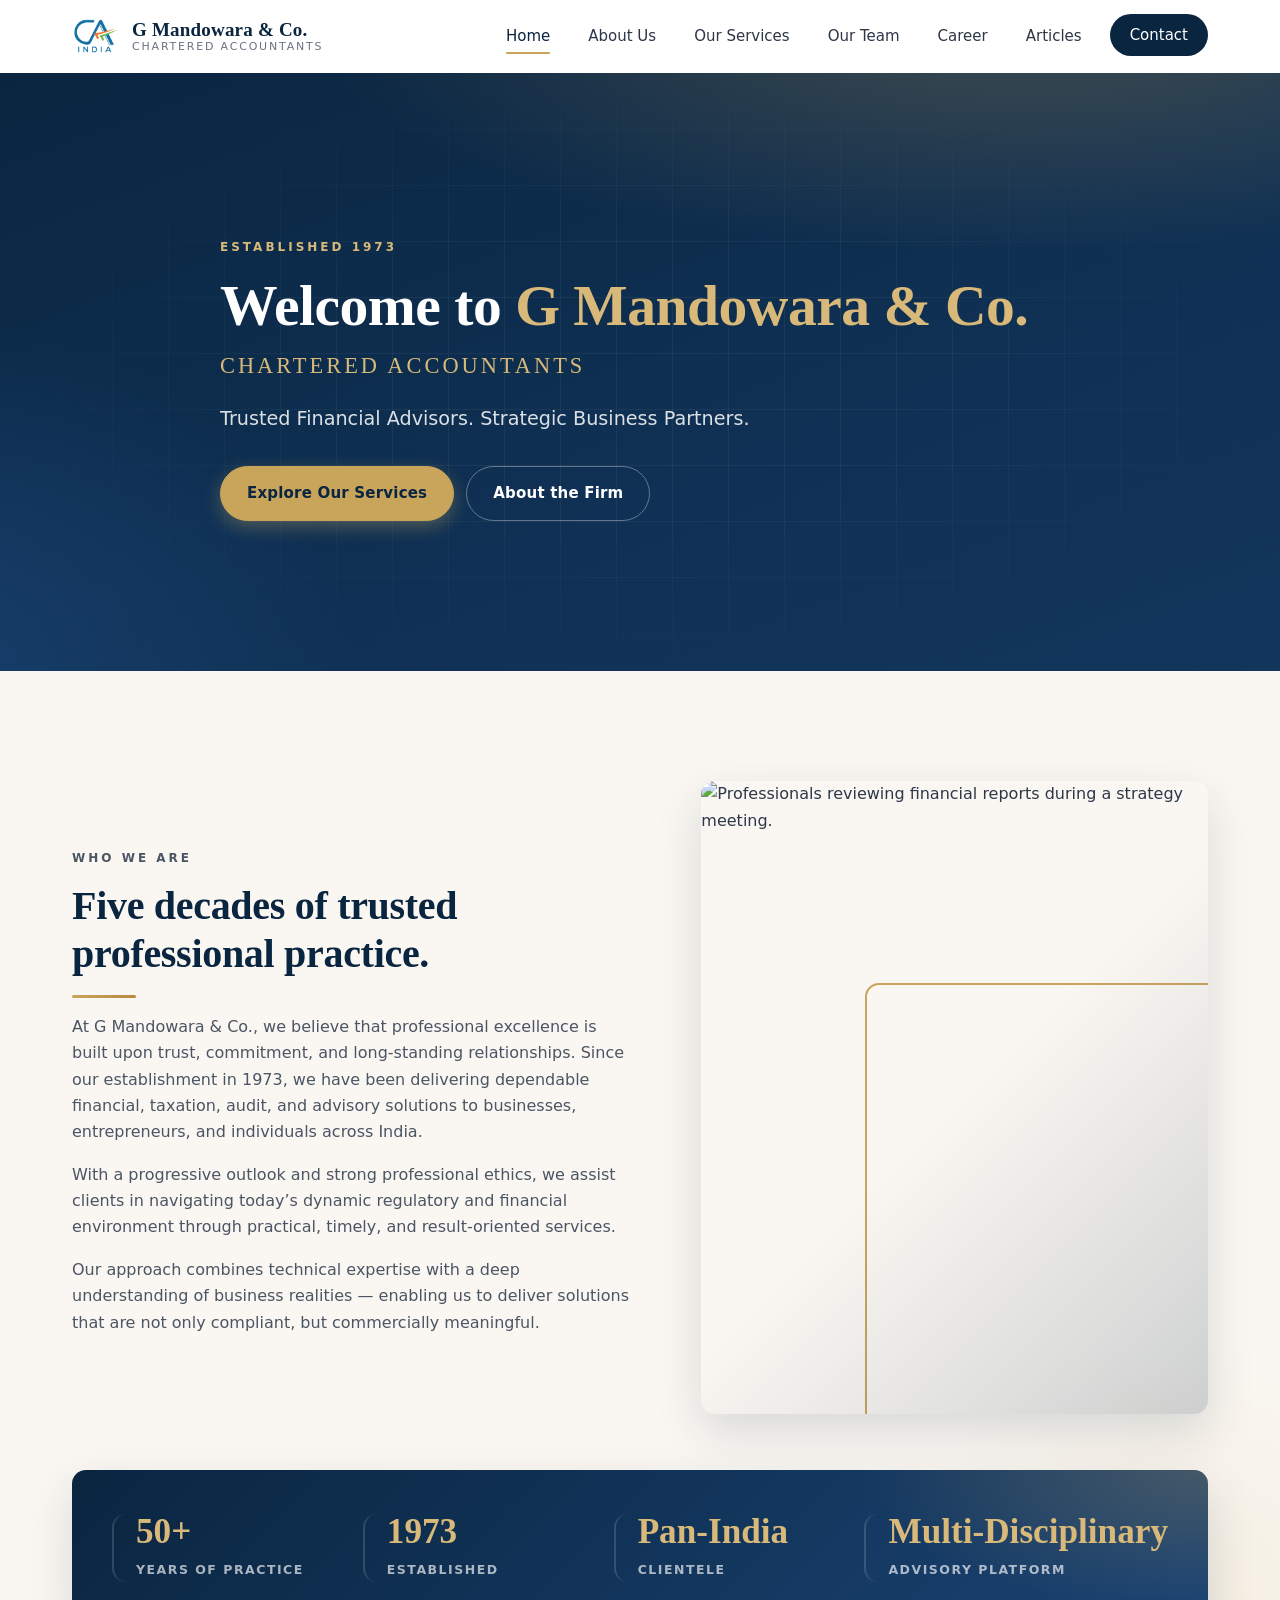
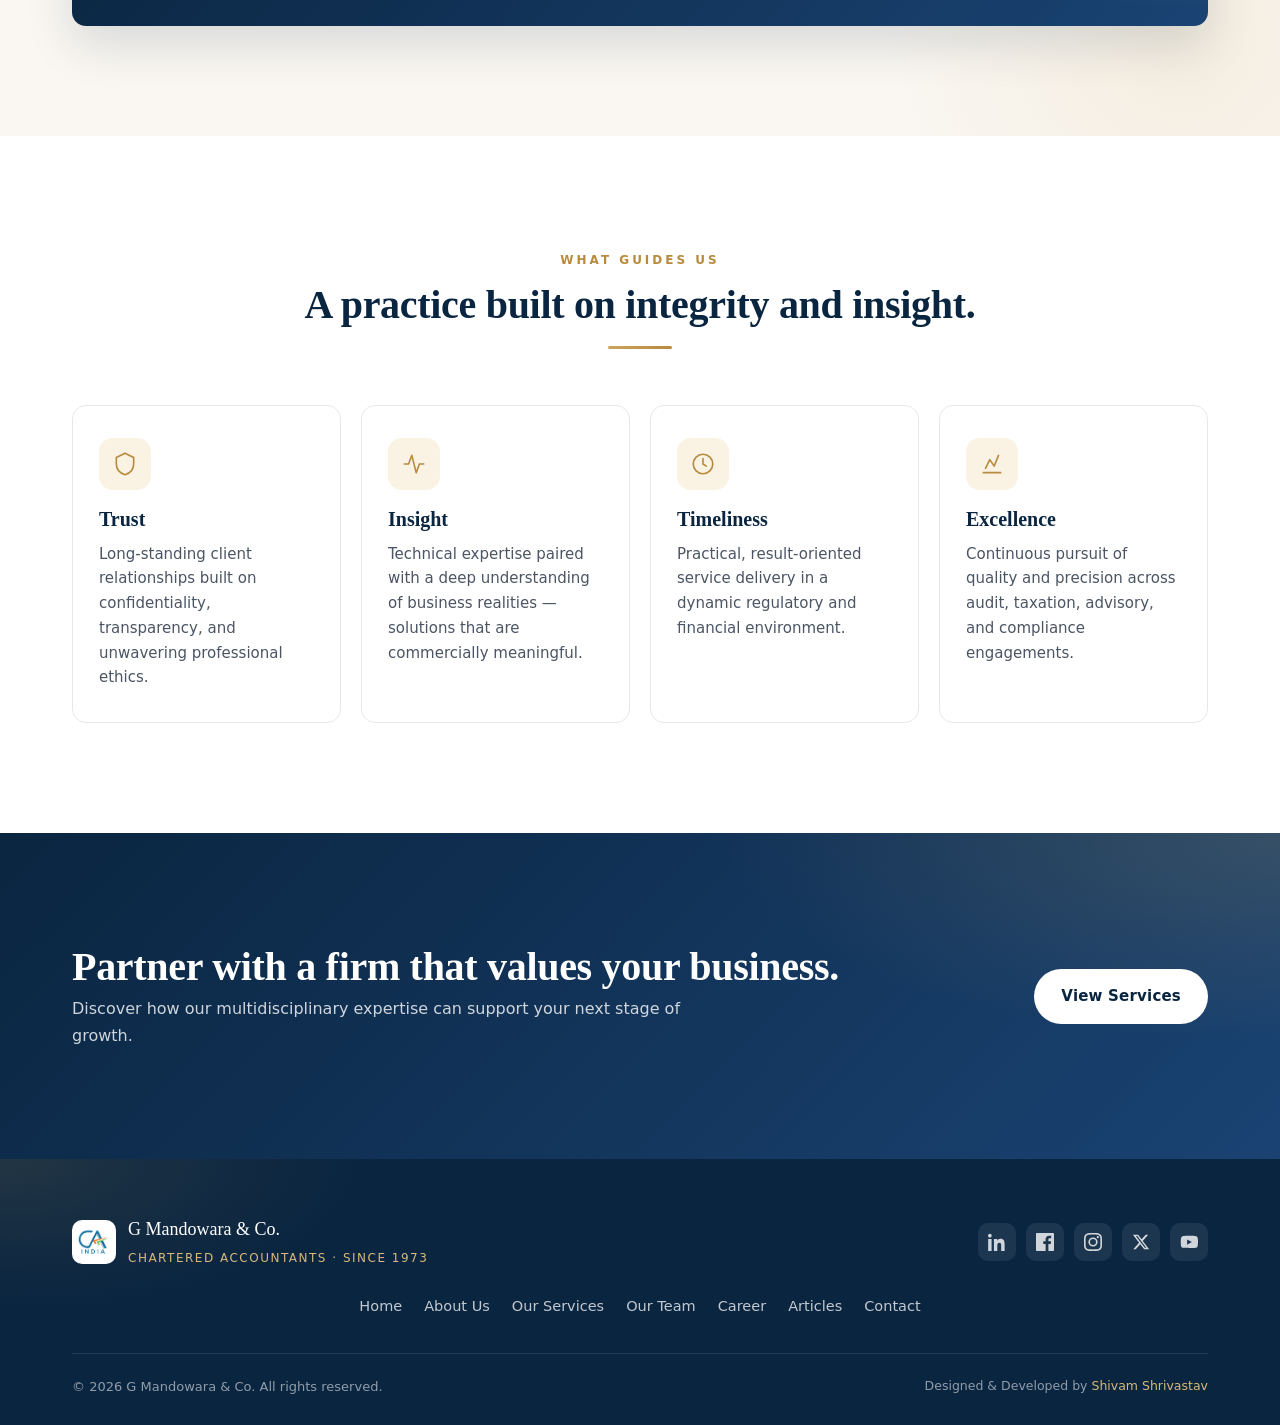
==== commit a9dacbb3: "Remove WhatsApp integration (client request) Removed floating WhatsApp button from all 7 pages and i" ====
--- a/index.html
+++ b/index.html
@@ -24,7 +24,7 @@
   <link rel="preconnect" href="https://images.unsplash.com" crossorigin>
   <link href="https://fonts.googleapis.com/css2?family=Cormorant+Garamond:wght@500;600;700&family=Inter:wght@300;400;500;600;700&display=swap" rel="stylesheet">
   <link rel="stylesheet" href="https://cdn.jsdelivr.net/npm/aos@2.3.4/dist/aos.css" integrity="sha384-/rJKQnzOkEo+daG0jMjU1IwwY9unxt1NBw3Ef2fmOJ3PW/TfAg2KXVoWwMZQZtw9" crossorigin="anonymous" referrerpolicy="no-referrer">
-  <link rel="stylesheet" href="assets/css/styles.css?v=3">
+  <link rel="stylesheet" href="assets/css/styles.css?v=4">
 </head>
 <body>
   <a class="skip-link" href="#main">Skip to main content</a>
@@ -202,9 +202,6 @@
     </div>
   </footer>
 
-  <a class="wa-float" href="https://wa.me/91XXXXXXXXXX" rel="noopener noreferrer" aria-label="Chat on WhatsApp">
-    <svg viewBox="0 0 24 24" fill="currentColor" aria-hidden="true"><path d="M20.52 3.48A11.94 11.94 0 0 0 12.04 0C5.5 0 .18 5.32.18 11.86c0 2.09.55 4.13 1.6 5.93L0 24l6.36-1.67a11.83 11.83 0 0 0 5.66 1.44h.01c6.54 0 11.86-5.32 11.86-11.86 0-3.17-1.23-6.15-3.37-8.43zm-8.48 18.24h-.01a9.84 9.84 0 0 1-5.01-1.37l-.36-.21-3.78.99 1.01-3.68-.23-.38a9.84 9.84 0 0 1-1.51-5.21c0-5.44 4.43-9.86 9.88-9.86 2.64 0 5.12 1.03 6.98 2.89a9.79 9.79 0 0 1 2.89 6.98c0 5.44-4.43 9.86-9.86 9.86zm5.41-7.39c-.3-.15-1.76-.87-2.03-.97-.27-.1-.47-.15-.66.15-.2.3-.76.97-.93 1.17-.17.2-.34.22-.64.07-.3-.15-1.26-.46-2.4-1.48-.89-.79-1.49-1.77-1.66-2.07-.17-.3-.02-.46.13-.61.13-.13.3-.34.45-.51.15-.17.2-.3.3-.5.1-.2.05-.37-.02-.52-.07-.15-.66-1.6-.91-2.19-.24-.57-.48-.5-.66-.5-.17 0-.37-.02-.57-.02-.2 0-.51.07-.79.37-.27.3-1.03 1-1.03 2.46s1.06 2.85 1.21 3.05c.15.2 2.08 3.17 5.04 4.45.7.3 1.25.48 1.68.62.7.22 1.34.19 1.85.12.56-.08 1.76-.72 2-1.41.25-.69.25-1.28.18-1.41-.07-.13-.27-.2-.57-.35z"/></svg>
-  </a>
 
   <script src="https://cdn.jsdelivr.net/npm/aos@2.3.4/dist/aos.js" integrity="sha384-n1AULnKdMJlK1oQCLNDL9qZsDgXtH6jRYFCpBtWFc+a9Yve0KSoMn575rk755NJZ" crossorigin="anonymous" referrerpolicy="no-referrer"></script>
   <script src="assets/js/main.js"></script>
--- a/assets/css/styles.css
+++ b/assets/css/styles.css
@@ -20,7 +20,6 @@
   --ink-400:  #6b7280;
   --line:     #e5e7eb;
   --line-2:   #d1d5db;
-  --whatsapp: #25d366;
 
   --container: 1200px;
   --radius: 14px;
@@ -1266,43 +1265,6 @@
 .article-skeleton h3 { font-size: 1.1rem; margin: 12px 0 8px; }
 .article-skeleton p { color: var(--ink-400); font-size: 14px; margin: 0; }
 
-/* ---------- WhatsApp floating button ---------- */
-.wa-float {
-  position: fixed;
-  bottom: 22px;
-  right: 22px;
-  width: 56px;
-  height: 56px;
-  border-radius: 50%;
-  background: var(--whatsapp);
-  color: #fff;
-  display: grid;
-  place-items: center;
-  box-shadow: 0 8px 24px rgba(37, 211, 102, .45);
-  z-index: 90;
-  transition: transform var(--transition), box-shadow var(--transition);
-}
-.wa-float:hover {
-  transform: translateY(-3px) scale(1.05);
-  box-shadow: 0 12px 30px rgba(37, 211, 102, .55);
-  color: #fff;
-}
-.wa-float svg { width: 28px; height: 28px; }
-.wa-float::before {
-  content: '';
-  position: absolute;
-  inset: -6px;
-  border-radius: 50%;
-  border: 2px solid rgba(37, 211, 102, .35);
-  animation: wa-pulse 2.4s ease-out infinite;
-  pointer-events: none;
-  will-change: transform, opacity;
-}
-@keyframes wa-pulse {
-  0%   { transform: scale(.9);  opacity: .8; }
-  100% { transform: scale(1.4); opacity: 0; }
-}
-
 /* ---------- Scroll reveal ---------- */
 .reveal {
   opacity: 0;
@@ -1662,6 +1624,6 @@
 
 /* ---------- Print ---------- */
 @media print {
-  .site-header, .site-footer, .wa-float, .hero-cta, .cta-band { display: none !important; }
+  .site-header, .site-footer, .hero-cta, .cta-band { display: none !important; }
   body { color: #000; background: #fff; }
 }
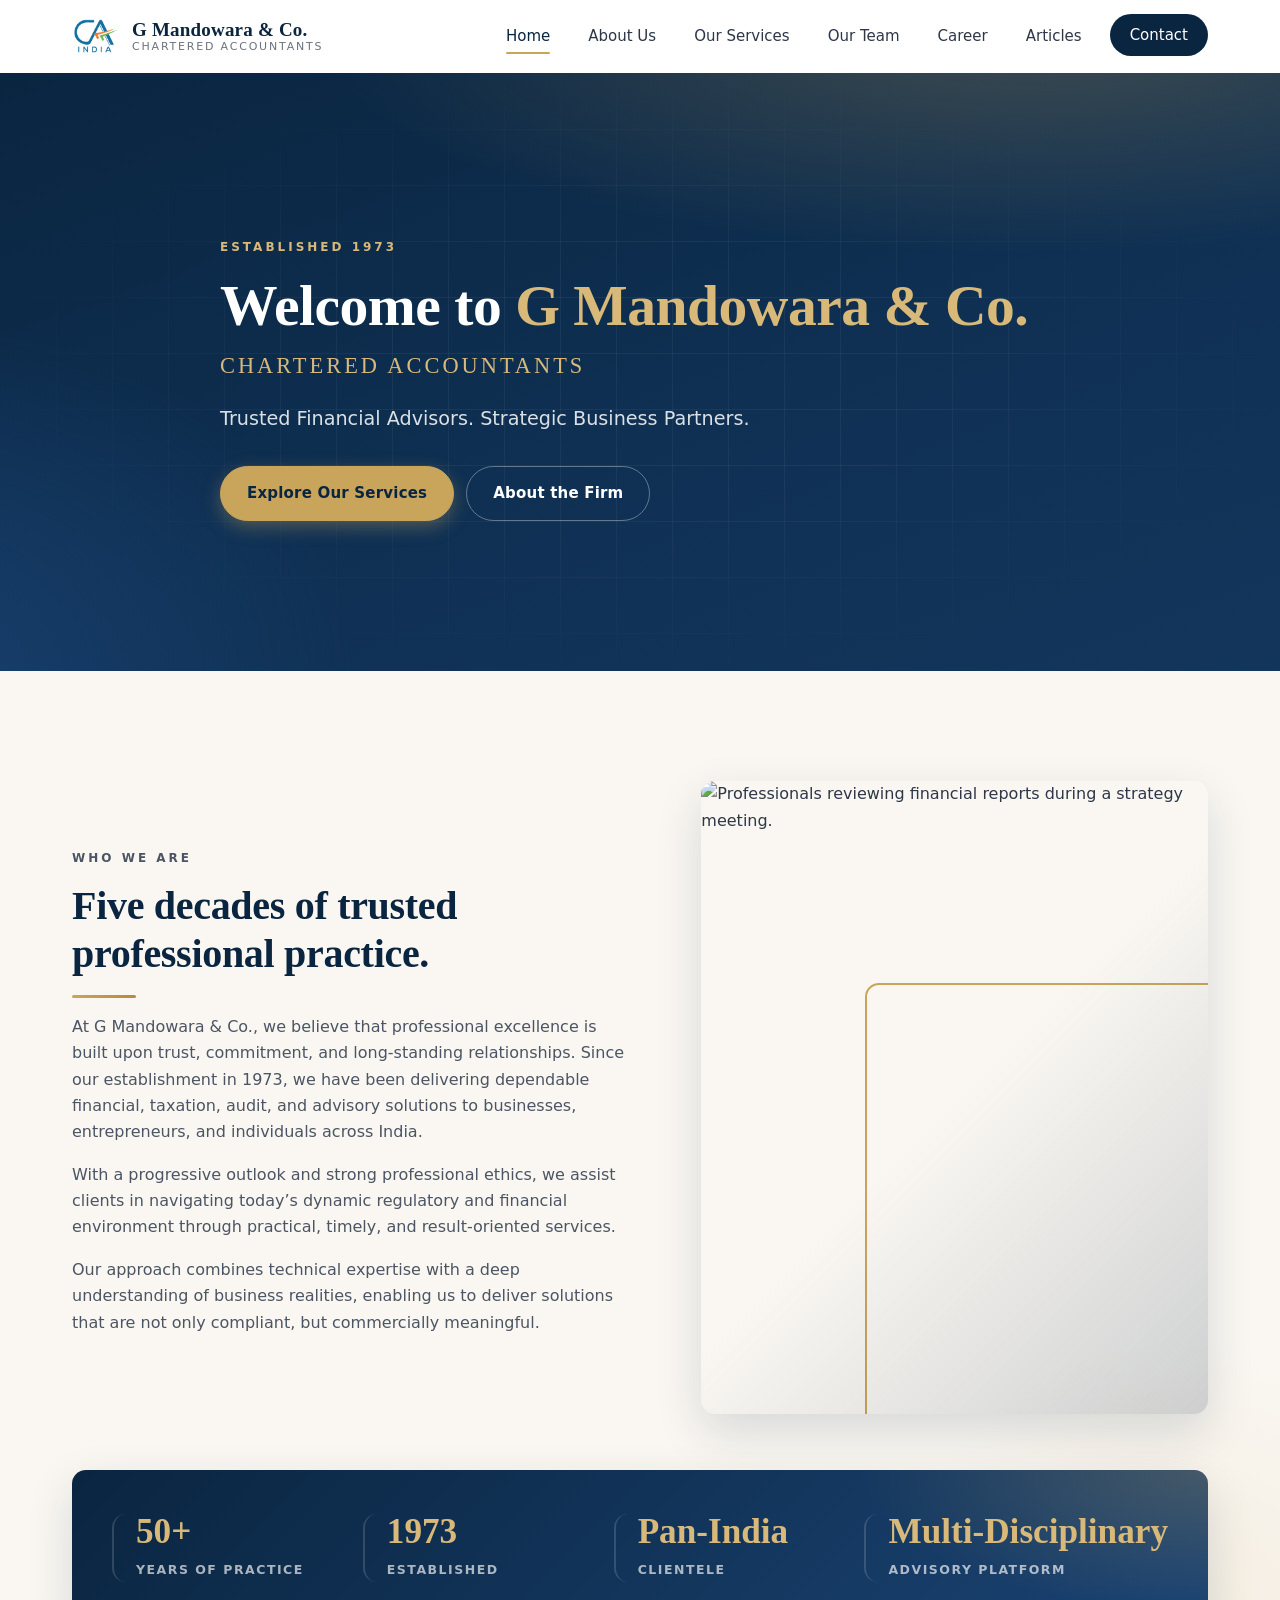
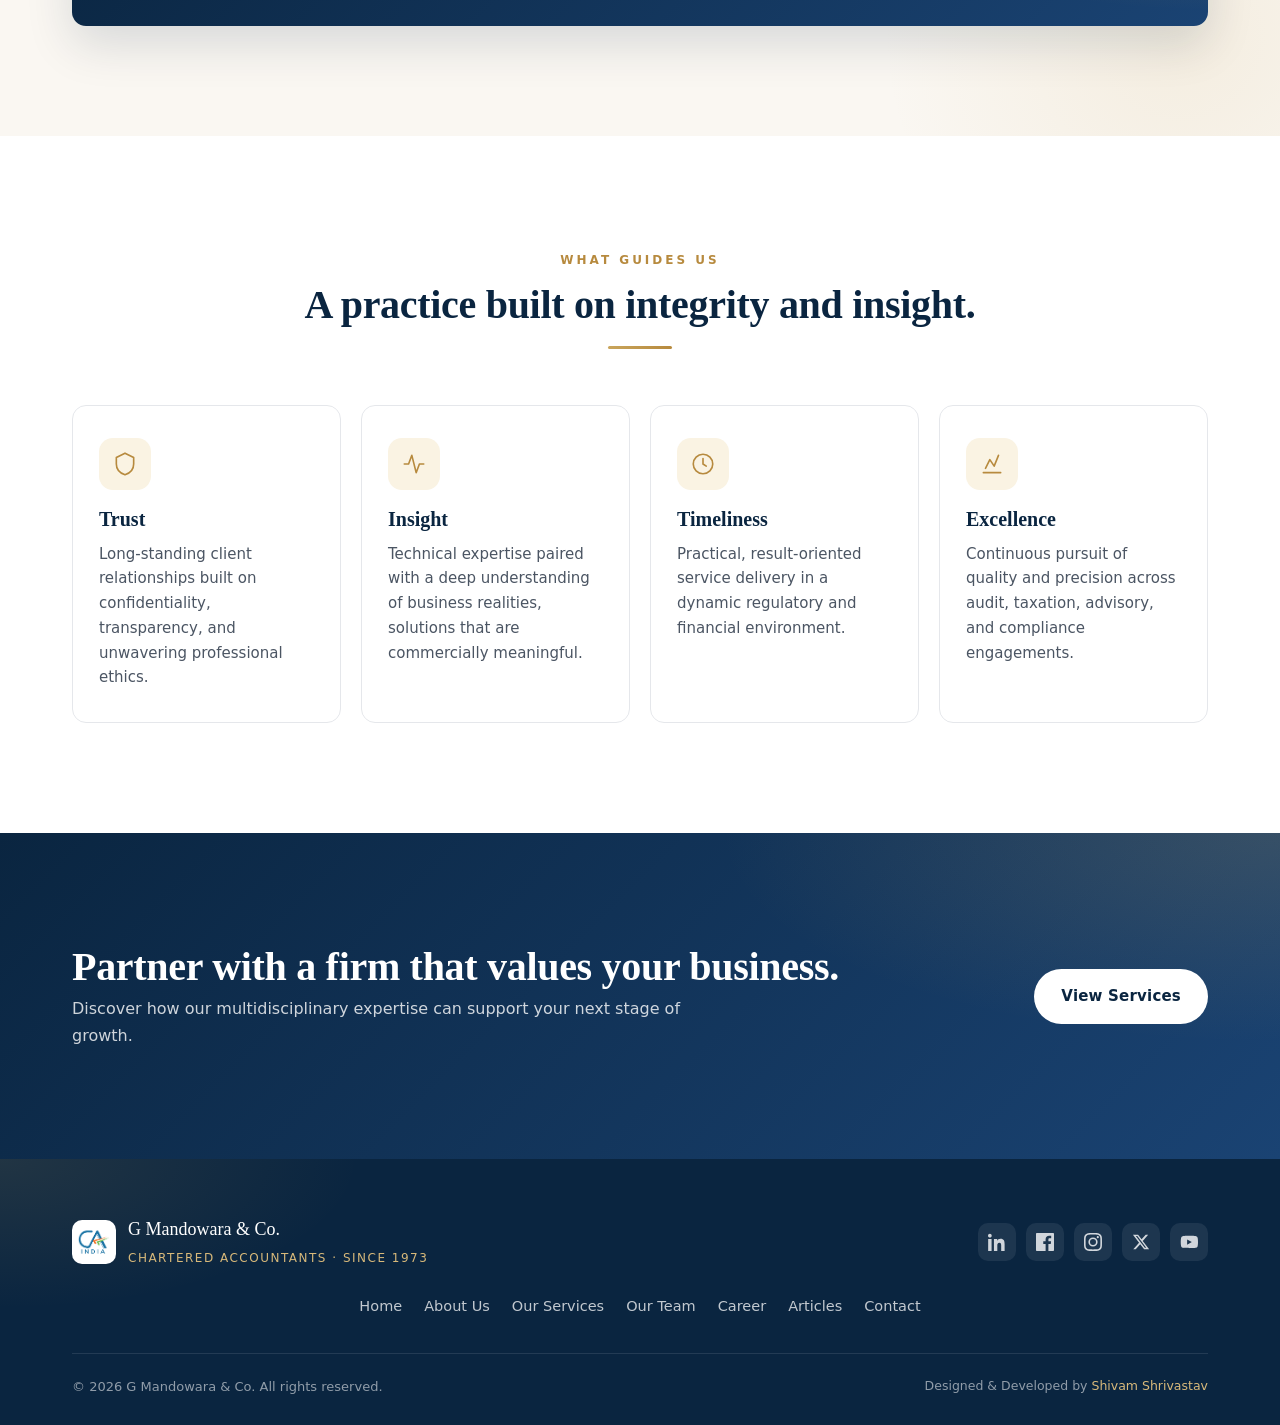
==== commit 6c77bc43: "Add 5th & 6th partners, remove all em-dashes - About + Team now include both CA Devyani Chhajed and " ====
--- a/index.html
+++ b/index.html
@@ -4,16 +4,16 @@
   <meta charset="UTF-8">
   <meta http-equiv="Content-Security-Policy" content="default-src 'self'; style-src 'self' 'unsafe-inline' https://fonts.googleapis.com https://cdn.jsdelivr.net; font-src 'self' https://fonts.gstatic.com; img-src 'self' data: https://images.unsplash.com https://plus.unsplash.com; script-src 'self' https://cdn.jsdelivr.net; object-src 'none'; base-uri 'self'; form-action 'self'">
   <meta name="viewport" content="width=device-width, initial-scale=1.0">
-  <meta name="description" content="G Mandowara & Co. — Chartered Accountants since 1973. Trusted financial advisors providing audit, taxation, compliance and advisory services across India.">
+  <meta name="description" content="G Mandowara & Co., Chartered Accountants since 1973. Trusted financial advisors providing audit, taxation, compliance and advisory services across India.">
   <meta name="theme-color" content="#0a2540">
 
   <meta property="og:type" content="website">
-  <meta property="og:title" content="G Mandowara & Co. | Chartered Accountants — Since 1973">
+  <meta property="og:title" content="G Mandowara & Co. | Chartered Accountants, Since 1973">
   <meta property="og:description" content="Trusted Financial Advisors. Strategic Business Partners. Audit, taxation, compliance and advisory services across India.">
   <meta property="og:image" content="https://images.unsplash.com/photo-1486406146926-c627a92ad1ab?auto=format&fit=crop&w=1200&q=80">
   <meta name="twitter:card" content="summary_large_image">
 
-  <title>G Mandowara &amp; Co. | Chartered Accountants — Since 1973</title>
+  <title>G Mandowara &amp; Co. | Chartered Accountants, Since 1973</title>
 
   <link rel="icon" href="favicon.ico" sizes="any">
   <link rel="icon" type="image/png" sizes="32x32" href="assets/images/favicon-32.png">
@@ -24,14 +24,14 @@
   <link rel="preconnect" href="https://images.unsplash.com" crossorigin>
   <link href="https://fonts.googleapis.com/css2?family=Cormorant+Garamond:wght@500;600;700&family=Inter:wght@300;400;500;600;700&display=swap" rel="stylesheet">
   <link rel="stylesheet" href="https://cdn.jsdelivr.net/npm/aos@2.3.4/dist/aos.css" integrity="sha384-/rJKQnzOkEo+daG0jMjU1IwwY9unxt1NBw3Ef2fmOJ3PW/TfAg2KXVoWwMZQZtw9" crossorigin="anonymous" referrerpolicy="no-referrer">
-  <link rel="stylesheet" href="assets/css/styles.css?v=4">
+  <link rel="stylesheet" href="assets/css/styles.css?v=6">
 </head>
 <body>
   <a class="skip-link" href="#main">Skip to main content</a>
 
   <header class="site-header" id="siteHeader">
     <div class="container header-inner">
-      <a href="index.html" class="brand" aria-label="G Mandowara &amp; Co. — Home">
+      <a href="index.html" class="brand" aria-label="G Mandowara &amp; Co., Home">
         <img class="brand-logo" src="assets/images/ca-logo.png" alt="" width="48" height="48" decoding="async">
         <span class="brand-text">
           <span class="brand-name">G Mandowara &amp; Co.</span>
@@ -81,7 +81,7 @@
             <h2 class="title-accent">Five decades of trusted professional practice.</h2>
             <p>At G Mandowara &amp; Co., we believe that professional excellence is built upon trust, commitment, and long-standing relationships. Since our establishment in 1973, we have been delivering dependable financial, taxation, audit, and advisory solutions to businesses, entrepreneurs, and individuals across India.</p>
             <p>With a progressive outlook and strong professional ethics, we assist clients in navigating today&rsquo;s dynamic regulatory and financial environment through practical, timely, and result-oriented services.</p>
-            <p>Our approach combines technical expertise with a deep understanding of business realities &mdash; enabling us to deliver solutions that are not only compliant, but commercially meaningful.</p>
+            <p>Our approach combines technical expertise with a deep understanding of business realities, enabling us to deliver solutions that are not only compliant, but commercially meaningful.</p>
           </div>
           <div class="intro-media media-frame with-accent" data-aos="fade-left" data-aos-delay="120">
             <img src="https://images.unsplash.com/photo-1556761175-b413da4baf72?auto=format&fit=crop&w=1200&q=80" alt="Professionals reviewing financial reports during a strategy meeting." loading="lazy" decoding="async">
@@ -128,7 +128,7 @@
               <svg viewBox="0 0 24 24" fill="none" stroke="currentColor" stroke-width="1.5"><path d="M3 12h4l3-8 4 16 3-8h4" stroke-linecap="round" stroke-linejoin="round"/></svg>
             </div>
             <h3>Insight</h3>
-            <p>Technical expertise paired with a deep understanding of business realities &mdash; solutions that are commercially meaningful.</p>
+            <p>Technical expertise paired with a deep understanding of business realities, solutions that are commercially meaningful.</p>
           </article>
           <article class="pillar" data-aos="fade-up" data-aos-delay="200">
             <div class="pillar-icon" aria-hidden="true">
@@ -204,6 +204,6 @@
 
 
   <script src="https://cdn.jsdelivr.net/npm/aos@2.3.4/dist/aos.js" integrity="sha384-n1AULnKdMJlK1oQCLNDL9qZsDgXtH6jRYFCpBtWFc+a9Yve0KSoMn575rk755NJZ" crossorigin="anonymous" referrerpolicy="no-referrer"></script>
-  <script src="assets/js/main.js"></script>
+  <script src="assets/js/main.js?v=6"></script>
 </body>
 </html>
--- a/assets/css/styles.css
+++ b/assets/css/styles.css
@@ -980,19 +980,15 @@
 
 /* ---------- Partners / Team ---------- */
 .team-intro { text-align: center; max-width: 720px; margin: 0 auto 56px; }
+/* Partners grid: centred flex-wrap so any count (4, 5…) stays balanced */
 .team-grid {
-  display: grid;
-  grid-template-columns: 1fr;
+  display: flex;
+  flex-wrap: wrap;
+  justify-content: center;
   gap: 24px;
 }
-/* Four partners → balanced 2×2 (no orphan card) */
-@media (min-width: 640px) {
-  .team-grid {
-    grid-template-columns: 1fr 1fr;
-    max-width: 940px;
-    margin-inline: auto;
-  }
-}
+.team-grid > .partner-card { flex: 1 1 300px; max-width: 340px; }
+@media (max-width: 639px) { .team-grid > .partner-card { max-width: 100%; } }
 
 .partner-card {
   background: #fff;
@@ -1524,6 +1520,20 @@
   will-change: transform, opacity;
 }
 .location-card { contain: paint; }
+/* Embedded Google Map (clickable → opens Maps) */
+.location-map-link {
+  display: block;
+  position: relative;
+  aspect-ratio: 16 / 10;
+  overflow: hidden;
+}
+.location-map-link iframe {
+  width: 100%;
+  height: 100%;
+  border: 0;
+  display: block;
+}
+.location-meta .btn { display: inline-flex; }
 @keyframes pinPulse { 0%{transform:scale(.7);opacity:.8} 100%{transform:scale(1.8);opacity:0} }
 .location-pin {
   position: relative;
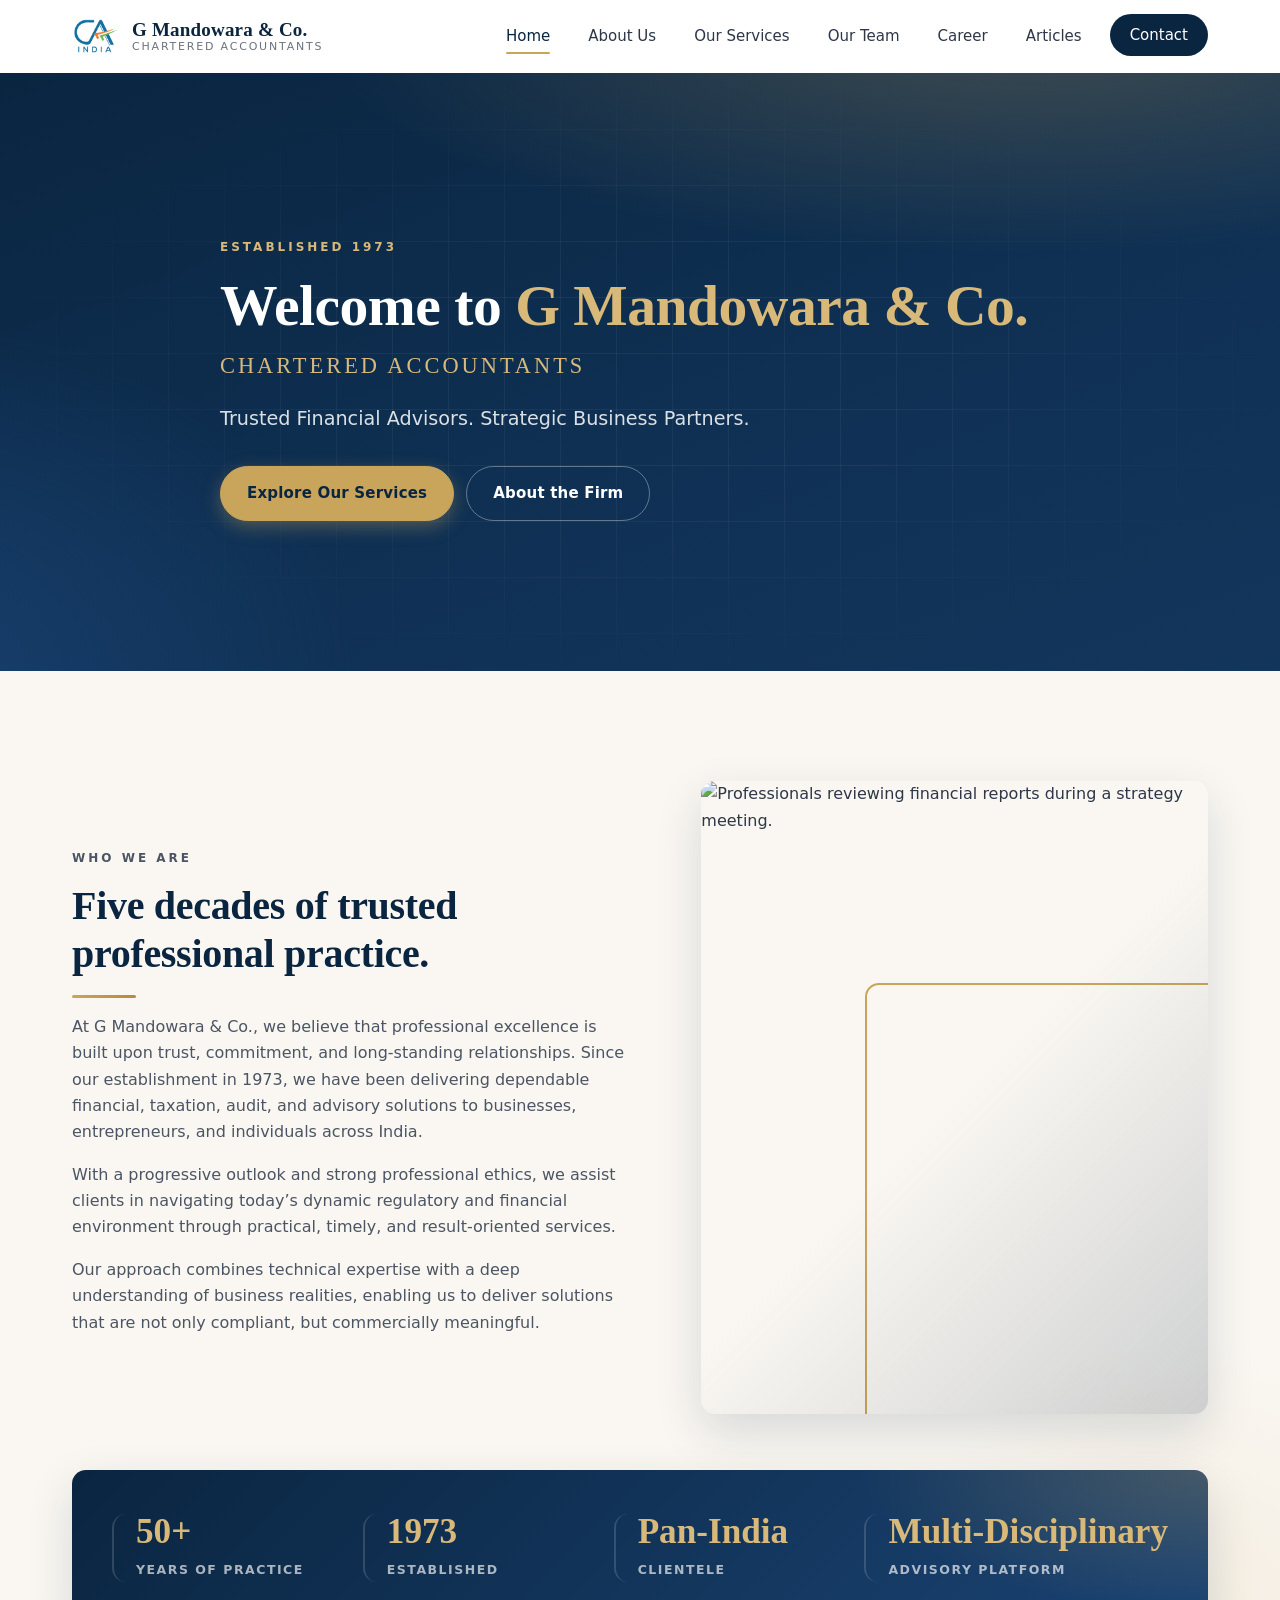
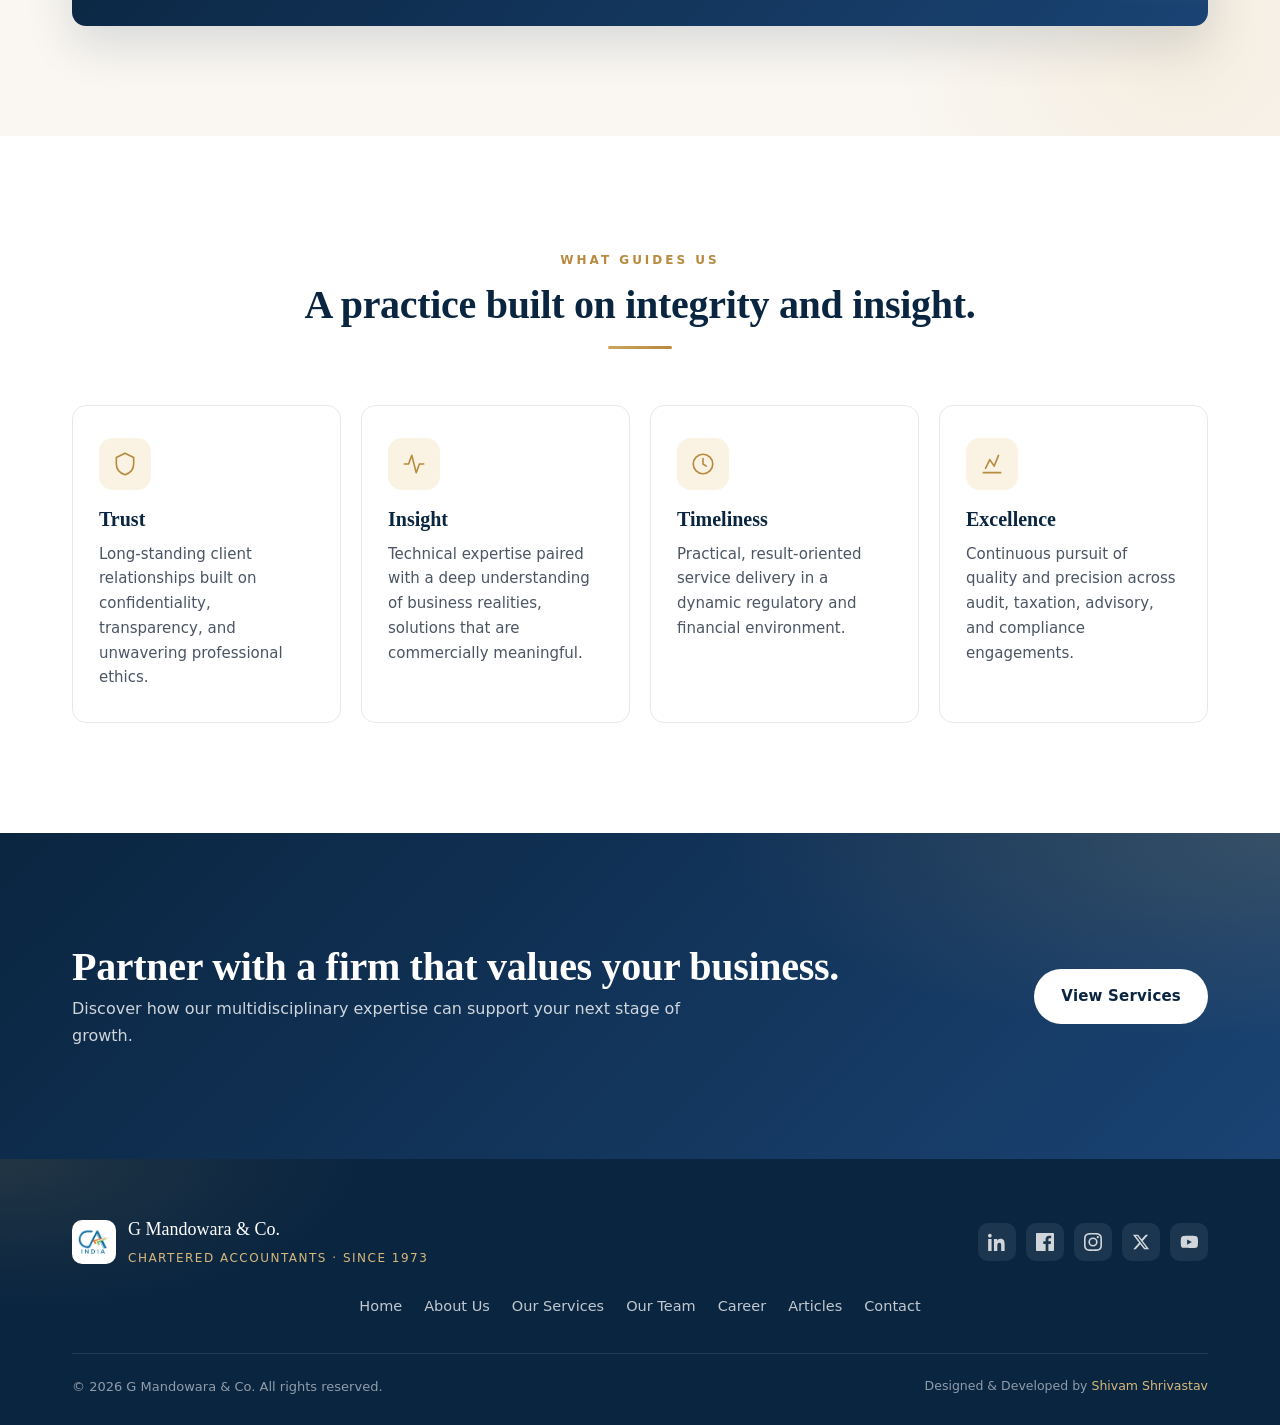
==== commit 347e57ed: "Remove CA Shivani Chhajed per client request About paragraph, team page card, and meta description u" ====
--- a/index.html
+++ b/index.html
@@ -24,7 +24,7 @@
   <link rel="preconnect" href="https://images.unsplash.com" crossorigin>
   <link href="https://fonts.googleapis.com/css2?family=Cormorant+Garamond:wght@500;600;700&family=Inter:wght@300;400;500;600;700&display=swap" rel="stylesheet">
   <link rel="stylesheet" href="https://cdn.jsdelivr.net/npm/aos@2.3.4/dist/aos.css" integrity="sha384-/rJKQnzOkEo+daG0jMjU1IwwY9unxt1NBw3Ef2fmOJ3PW/TfAg2KXVoWwMZQZtw9" crossorigin="anonymous" referrerpolicy="no-referrer">
-  <link rel="stylesheet" href="assets/css/styles.css?v=6">
+  <link rel="stylesheet" href="assets/css/styles.css?v=7">
 </head>
 <body>
   <a class="skip-link" href="#main">Skip to main content</a>
@@ -204,6 +204,6 @@
 
 
   <script src="https://cdn.jsdelivr.net/npm/aos@2.3.4/dist/aos.js" integrity="sha384-n1AULnKdMJlK1oQCLNDL9qZsDgXtH6jRYFCpBtWFc+a9Yve0KSoMn575rk755NJZ" crossorigin="anonymous" referrerpolicy="no-referrer"></script>
-  <script src="assets/js/main.js?v=6"></script>
+  <script src="assets/js/main.js?v=7"></script>
 </body>
 </html>
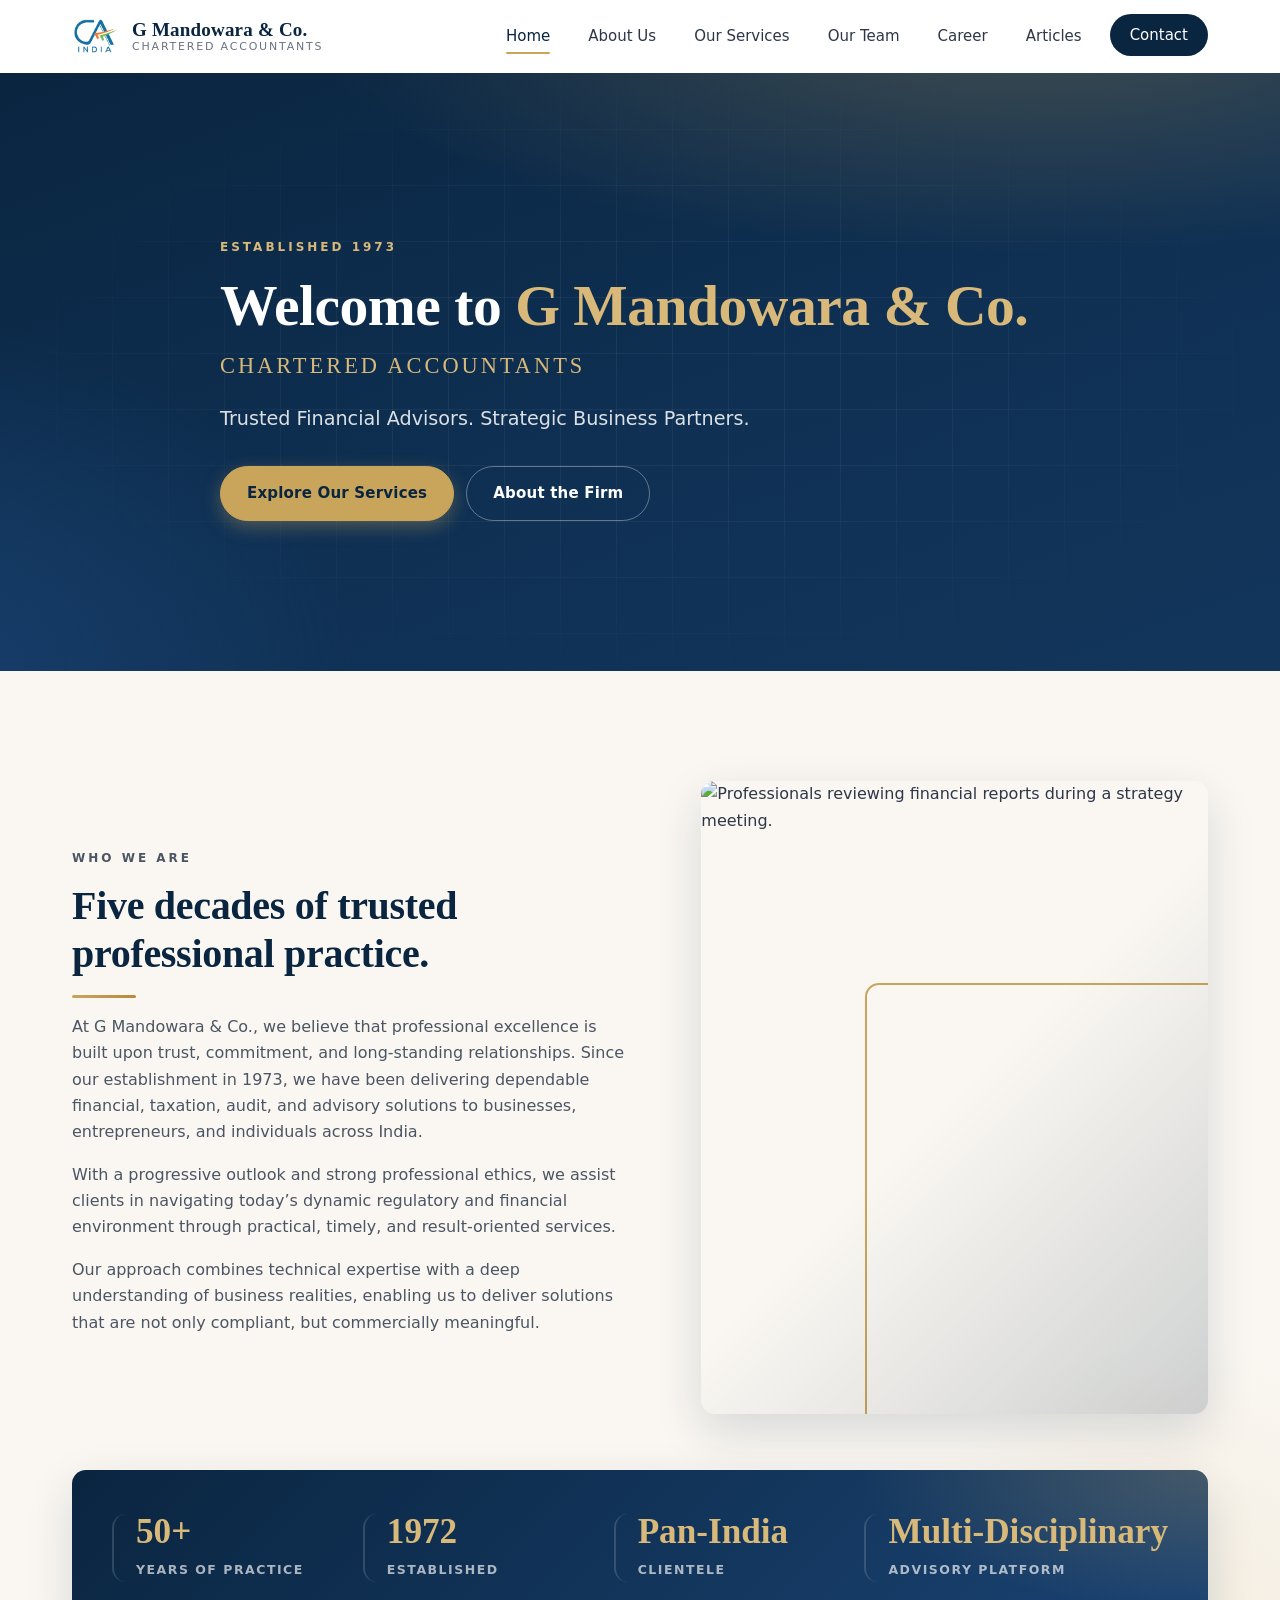
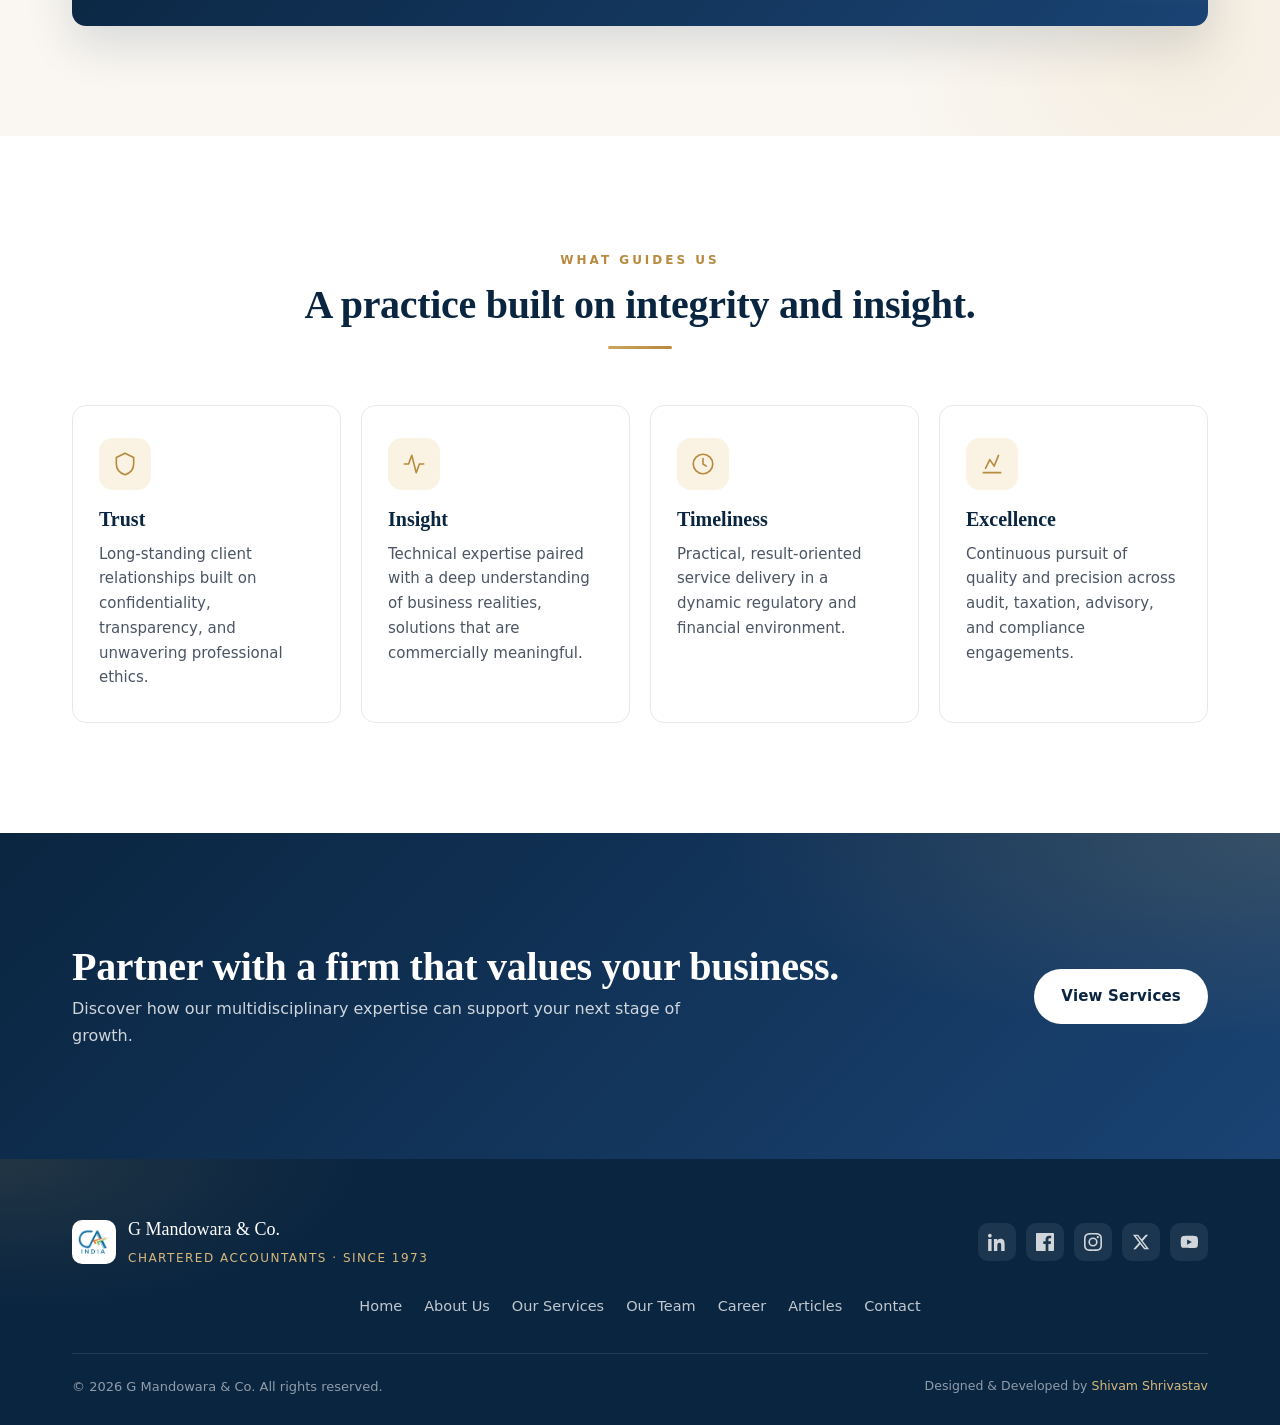
==== commit c93c886d: "Map: use exact share.google pin for click targets, tighten iframe query The three clickable map link" ====
--- a/index.html
+++ b/index.html
@@ -24,7 +24,7 @@
   <link rel="preconnect" href="https://images.unsplash.com" crossorigin>
   <link href="https://fonts.googleapis.com/css2?family=Cormorant+Garamond:wght@500;600;700&family=Inter:wght@300;400;500;600;700&display=swap" rel="stylesheet">
   <link rel="stylesheet" href="https://cdn.jsdelivr.net/npm/aos@2.3.4/dist/aos.css" integrity="sha384-/rJKQnzOkEo+daG0jMjU1IwwY9unxt1NBw3Ef2fmOJ3PW/TfAg2KXVoWwMZQZtw9" crossorigin="anonymous" referrerpolicy="no-referrer">
-  <link rel="stylesheet" href="assets/css/styles.css?v=7">
+  <link rel="stylesheet" href="assets/css/styles.css?v=8">
 </head>
 <body>
   <a class="skip-link" href="#main">Skip to main content</a>
@@ -204,6 +204,6 @@
 
 
   <script src="https://cdn.jsdelivr.net/npm/aos@2.3.4/dist/aos.js" integrity="sha384-n1AULnKdMJlK1oQCLNDL9qZsDgXtH6jRYFCpBtWFc+a9Yve0KSoMn575rk755NJZ" crossorigin="anonymous" referrerpolicy="no-referrer"></script>
-  <script src="assets/js/main.js?v=7"></script>
+  <script src="assets/js/main.js?v=8"></script>
 </body>
 </html>
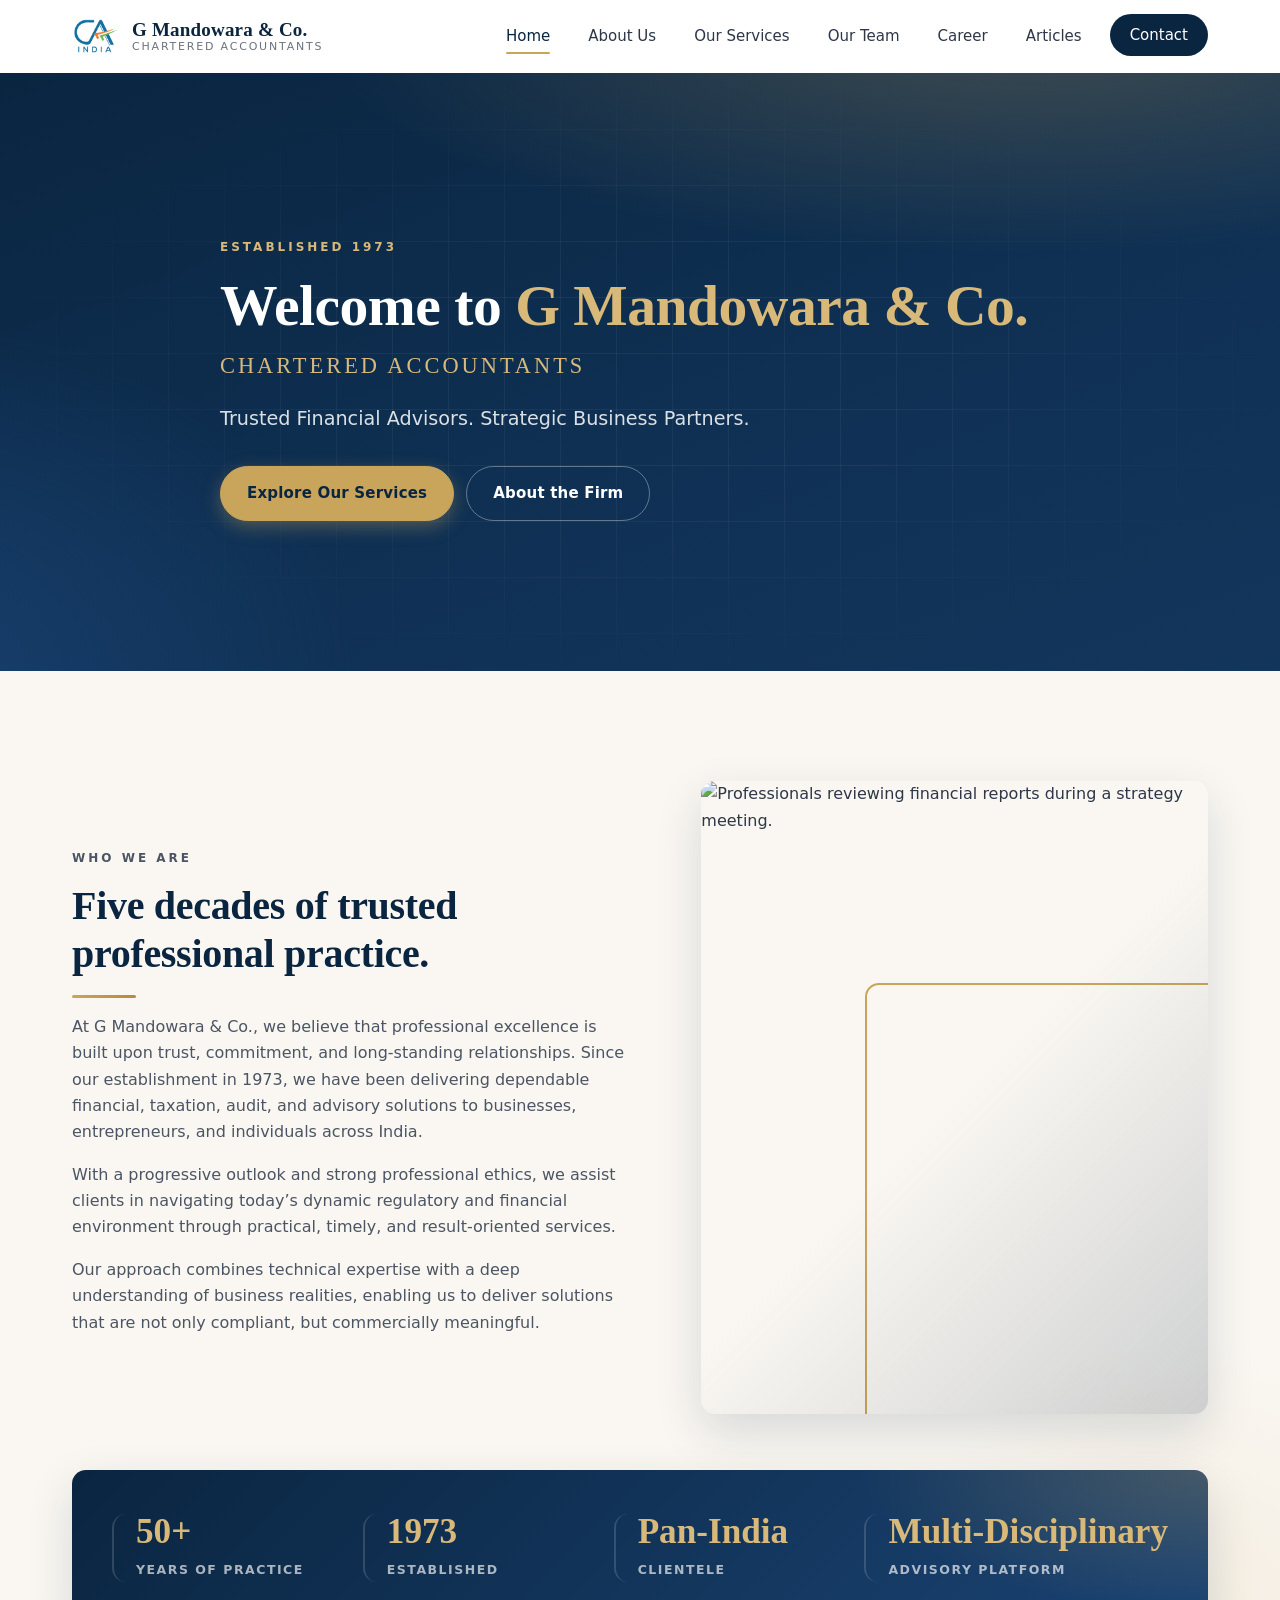
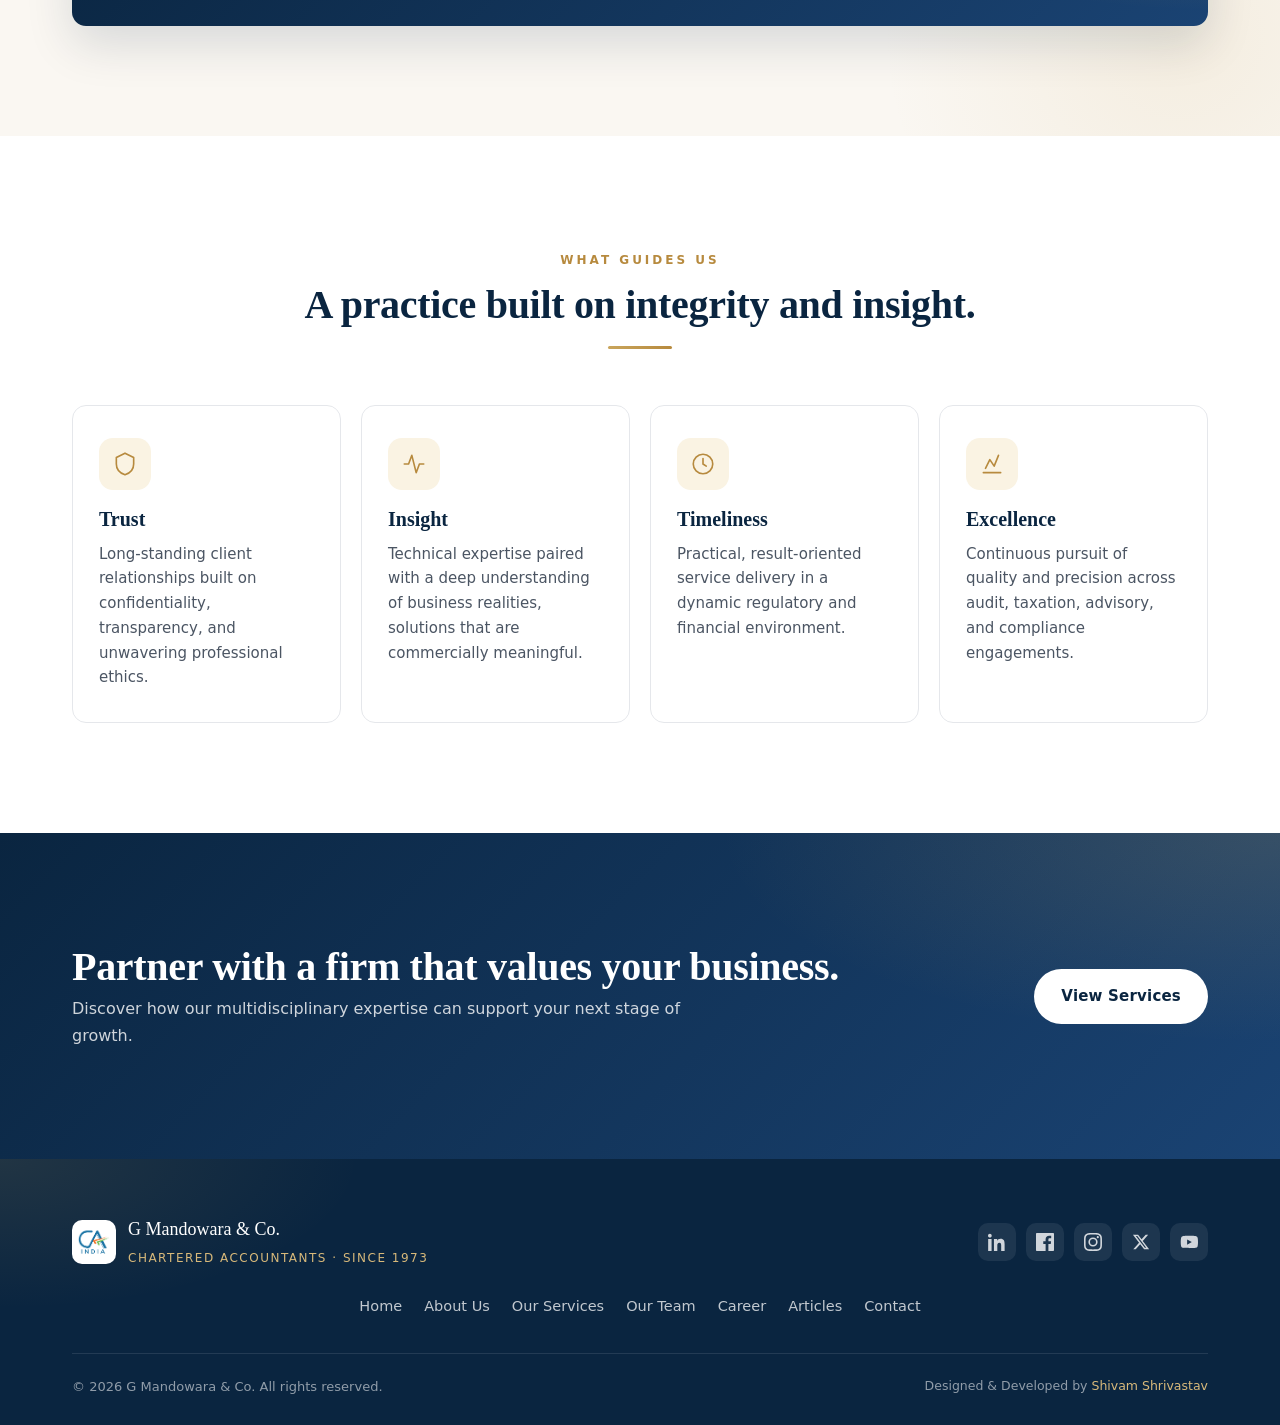
==== commit b52b5c80: "Pre-deploy hardening: SMTP attach CV + GoDaddy SSL support + key gitignore app.py - try_email() now " ====
--- a/index.html
+++ b/index.html
@@ -24,7 +24,7 @@
   <link rel="preconnect" href="https://images.unsplash.com" crossorigin>
   <link href="https://fonts.googleapis.com/css2?family=Cormorant+Garamond:wght@500;600;700&family=Inter:wght@300;400;500;600;700&display=swap" rel="stylesheet">
   <link rel="stylesheet" href="https://cdn.jsdelivr.net/npm/aos@2.3.4/dist/aos.css" integrity="sha384-/rJKQnzOkEo+daG0jMjU1IwwY9unxt1NBw3Ef2fmOJ3PW/TfAg2KXVoWwMZQZtw9" crossorigin="anonymous" referrerpolicy="no-referrer">
-  <link rel="stylesheet" href="assets/css/styles.css?v=8">
+  <link rel="stylesheet" href="assets/css/styles.css?v=11">
 </head>
 <body>
   <a class="skip-link" href="#main">Skip to main content</a>
@@ -204,6 +204,6 @@
 
 
   <script src="https://cdn.jsdelivr.net/npm/aos@2.3.4/dist/aos.js" integrity="sha384-n1AULnKdMJlK1oQCLNDL9qZsDgXtH6jRYFCpBtWFc+a9Yve0KSoMn575rk755NJZ" crossorigin="anonymous" referrerpolicy="no-referrer"></script>
-  <script src="assets/js/main.js?v=8"></script>
+  <script src="assets/js/main.js?v=11"></script>
 </body>
 </html>
